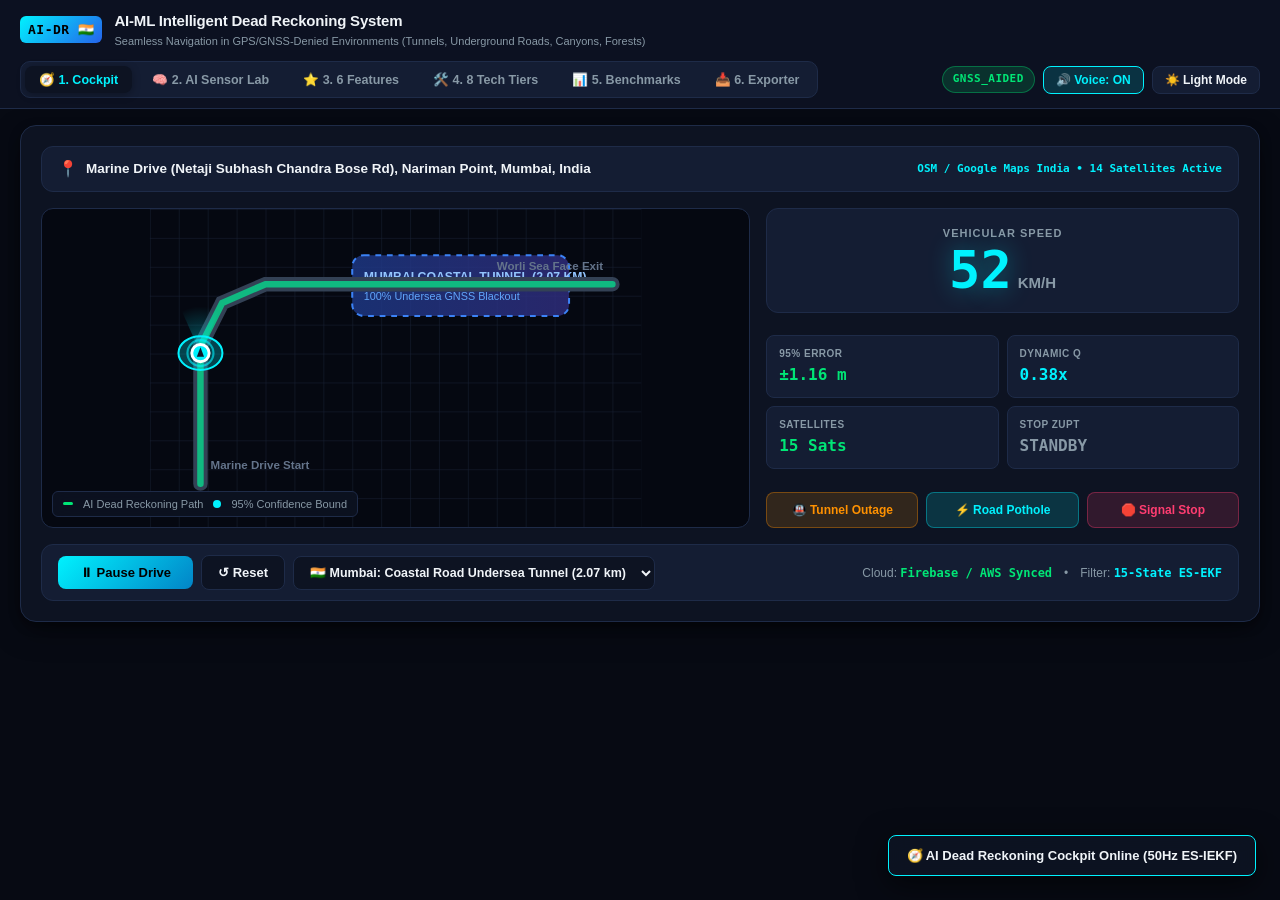
==== docs/index.html @ 6aede15b "feat: complete multi-tab AI Dead Reckoning web platform with live 60fps simulation, AI sensor lab, 4" ====
<!DOCTYPE html>
<html lang="en">
<head>
  <meta charset="UTF-8">
  <meta name="viewport" content="width=device-width, initial-scale=1.0">
  <title>AI-ML Based Intelligent Dead Reckoning System for Seamless Navigation</title>
  <link rel="stylesheet" href="./styles.css">
</head>
<body>
  
  <!-- MASTER TOP STICKY HEADER -->
  <header class="master-header">
    <div class="brand-section">
      <div class="brand-badge">AI-DR 🇮🇳</div>
      <div class="brand-meta">
        <h1 class="brand-title">AI-ML Intelligent Dead Reckoning System</h1>
        <div class="brand-sub">Seamless Navigation in GPS/GNSS-Denied Environments (Tunnels, Underground Roads, Canyons, Forests)</div>
      </div>
    </div>

    <!-- Navigation Tabs -->
    <nav class="nav-tabs">
      <button class="nav-tab-btn active" data-tab="cockpit">🧭 1. Cockpit</button>
      <button class="nav-tab-btn" data-tab="sensor-lab">🧠 2. AI Sensor Lab</button>
      <button class="nav-tab-btn" data-tab="features">⭐ 3. 6 Features</button>
      <button class="nav-tab-btn" data-tab="tech-stack">🛠️ 4. 8 Tech Tiers</button>
      <button class="nav-tab-btn" data-tab="benchmarks">📊 5. Benchmarks</button>
      <button class="nav-tab-btn" data-tab="export">📥 6. Exporter</button>
    </nav>

    <!-- Header Actions -->
    <div class="header-actions">
      <div id="headerModeBadge" class="status-pill status-gnss">GNSS_AIDED</div>
      <button id="btnVoiceToggle" class="btn-header active" title="Synthetic Voice Navigation Guidance">🔊 Voice: ON</button>
      <button id="btnThemeToggle" class="btn-header" title="Toggle Light / Dark Mode">☀️ Light Mode</button>
    </div>
  </header>

  <!-- MAIN VIEWPORT CONTAINER -->
  <main class="main-content">

    <!-- =======================================================================
         TAB 1: 🧭 LIVE NAVIGATION COCKPIT
         ======================================================================= -->
    <section id="view-cockpit" class="tab-pane active">
      <div class="panel-card">
        
        <!-- Address & Status Banner -->
        <div class="cockpit-top-bar">
          <div class="address-group">
            <span style="font-size: 16px;">📍</span>
            <span id="cockpitAddressText" class="address-txt">Marine Drive (Netaji Subhash Chandra Bose Rd), Nariman Point, Mumbai, India</span>
          </div>
          <div class="address-src-tag">OSM / Google Maps India • 14 Satellites Active</div>
        </div>

        <!-- Cockpit Map & Telemetry Grid -->
        <div class="cockpit-grid">
          
          <!-- Vector Map Canvas (Left 3 cols) -->
          <div class="map-viewport">
            <svg id="navMapSvg" class="nav-svg" viewBox="0 0 340 220">
              <defs>
                <linearGradient id="tunnelShade" x1="0" y1="0" x2="1" y2="0">
                  <stop offset="0%" stop-color="#1e3a8a" stop-opacity="0.8"/>
                  <stop offset="100%" stop-color="#312e81" stop-opacity="0.8"/>
                </linearGradient>
                <pattern id="roadGrid" width="20" height="20" patternUnits="userSpaceOnUse">
                  <path d="M 20 0 L 0 0 0 20" fill="none" stroke="#172033" stroke-width="0.7"/>
                </pattern>
                <radialGradient id="vehicleBeam" cx="50%" cy="100%" r="90%">
                  <stop offset="0%" stop-color="#00f2fe" stop-opacity="0.4"/>
                  <stop offset="100%" stop-color="#00f2fe" stop-opacity="0.0"/>
                </radialGradient>
              </defs>

              <rect width="100%" height="100%" fill="url(#roadGrid)"/>

              <!-- Mumbai Coastal Undersea Tunnel Zone -->
              <g id="tunnelZoneGroup">
                <rect id="tunnelZoneRect" x="140" y="32" width="150" height="42" rx="8" fill="url(#tunnelShade)" stroke="#3b82f6" stroke-width="1.4" stroke-dasharray="4,4"/>
                <text id="tunnelZoneTitle" x="148" y="50" fill="#93c5fd" font-size="8.5" font-weight="bold">MUMBAI COASTAL TUNNEL (2.07 KM)</text>
                <text id="tunnelZoneSub" x="148" y="63" fill="#60a5fa" font-size="7.5">100% Undersea GNSS Blackout</text>
              </g>

              <!-- Road Trajectory Line -->
              <path id="routeCasing" d="M 35 190 L 35 95 Q 35 52 80 52 L 320 52" fill="none" stroke="#334155" stroke-width="10" stroke-linecap="round"/>
              <path id="routePath" d="M 35 190 L 35 95 Q 35 52 80 52 L 320 52" fill="none" stroke="#10b981" stroke-width="4.5" stroke-linecap="round"/>

              <!-- Landmarks -->
              <text id="startLandmarkText" x="42" y="180" fill="#64748b" font-size="8" font-weight="bold">Marine Drive Start</text>
              <text id="endLandmarkText" x="240" y="42" fill="#64748b" font-size="8" font-weight="bold">Worli Sea Face Exit</text>

              <!-- 95% Confidence Ellipse -->
              <ellipse id="confEllipse" cx="35" cy="190" rx="16" ry="11" fill="#00f2fe" fill-opacity="0.25" stroke="#00f2fe" stroke-width="1.4" class="pulse-ellipse"/>

              <!-- Vehicle Marker -->
              <g id="vehicleGroup" transform="translate(35, 190)">
                <polygon points="0,0 -16,-36 16,-36" fill="url(#vehicleBeam)"/>
                <circle r="9" fill="none" stroke="#00f2fe" stroke-width="1.5" opacity="0.6"/>
                <circle r="6" fill="#00f2fe" stroke="#ffffff" stroke-width="2"/>
                <path d="M 0 -4 L 2.5 2.5 L -2.5 2.5 Z" fill="#0f172a"/>
              </g>
            </svg>

            <!-- Map Badge Legend -->
            <div class="map-badge-legend">
              <span class="legend-swatch" style="background: var(--accent-green);"></span> AI Dead Reckoning Path
              <span class="legend-swatch" style="background: var(--accent-cyan); border-radius: 50%; width: 8px; height: 8px;"></span> 95% Confidence Bound
            </div>
          </div>

          <!-- Telemetry Column (Right 2 cols) -->
          <div class="telemetry-column">
            
            <!-- Speedometer Card -->
            <div class="speedometer-card">
              <div class="speedometer-title">VEHICULAR SPEED</div>
              <div class="speed-row">
                <span id="speedDisplay" class="speed-number">0</span>
                <span class="speed-unit">KM/H</span>
              </div>
            </div>

            <!-- 4 Metric Cards Grid -->
            <div class="metric-cards-grid">
              <div class="metric-tile">
                <div class="metric-label">95% ERROR</div>
                <div id="hAccDisplay" class="metric-val" style="color: var(--accent-green);">±1.2 m</div>
              </div>
              <div class="metric-tile">
                <div class="metric-label">DYNAMIC Q</div>
                <div id="qDisplay" class="metric-val" style="color: var(--accent-cyan);">0.35x</div>
              </div>
              <div class="metric-tile">
                <div class="metric-label">SATELLITES</div>
                <div id="satsDisplay" class="metric-val">14 Sats</div>
              </div>
              <div class="metric-tile">
                <div class="metric-label">STOP ZUPT</div>
                <div id="zuptDisplay" class="metric-val" style="color: var(--text-muted);">STANDBY</div>
              </div>
            </div>

            <!-- Quick Anomaly Injection Trigger Buttons -->
            <div class="anomaly-btn-row">
              <button id="btnTunnel" class="btn-anomaly btn-anomaly-tunnel" title="Simulate immediate tunnel GNSS blackout">
                🚇 Tunnel Outage
              </button>
              <button id="btnPothole" class="btn-anomaly btn-anomaly-pothole" title="Inject road pothole / bump shock">
                ⚡ Road Pothole
              </button>
              <button id="btnStop" class="btn-anomaly btn-anomaly-stop" title="Simulate traffic red light stop & ZUPT drift correction">
                🛑 Signal Stop
              </button>
            </div>

          </div>
        </div>

        <!-- Cockpit Controls Bar -->
        <div class="cockpit-controls">
          <div style="display: flex; align-items: center; gap: 8px; flex-wrap: wrap;">
            <button id="btnPlay" class="btn-drive-main">▶ Start Drive</button>
            <button id="btnReset" class="btn-drive-reset">↺ Reset</button>
            
            <select id="scenarioSelect" class="scenario-select">
              <option value="mumbai">🇮🇳 Mumbai: Coastal Road Undersea Tunnel (2.07 km)</option>
              <option value="lucknow">🇮🇳 Lucknow: BBD University Corridor</option>
              <option value="delhi">🇮🇳 New Delhi: Pragati Maidan Tunnel (1.3 km)</option>
              <option value="atal">🇮🇳 Himachal: Atal Tunnel Rohtang (9.02 km)</option>
              <option value="bengaluru">🇮🇳 Bengaluru: Kempegowda Airport Expressway</option>
            </select>
          </div>
          <div style="font-size: 12px; color: var(--text-muted); display: flex; align-items: center; gap: 12px;">
            <span>Cloud: <strong style="color: var(--accent-green); font-family: var(--font-mono);">Firebase / AWS Synced</strong></span>
            <span>•</span>
            <span>Filter: <strong style="color: var(--accent-cyan); font-family: var(--font-mono);">15-State ES-EKF</strong></span>
          </div>
        </div>

      </div>
    </section>

    <!-- =======================================================================
         TAB 2: 🧠 AI SENSOR PATTERN ANALYZER & OSCILLOSCOPES
         ======================================================================= -->
    <section id="view-sensor-lab" class="tab-pane">
      <div class="panel-card">
        <div class="section-head">
          <span>🧠 AI Sensor Pattern Analyzer (DeepIMUNet Multi-Task Network)</span>
        </div>
        <p style="font-size: 12.5px; color: var(--text-muted); margin-bottom: 16px;">
          The system continuously takes high-rate IMU data, cleans noise, compensates for phone orientation ($R_{phone}^{veh}$), and characterizes vehicle dynamics across 7 motion states:
        </p>

        <!-- 7 Pattern Gauges -->
        <div class="pattern-meter-grid">
          
          <!-- Pattern 1: Speed -->
          <div class="meter-card">
            <div class="meter-top">
              <span class="meter-name">1. VEHICLE SPEED</span>
              <span class="meter-badge" style="background: rgba(0, 242, 254, 0.15); color: var(--accent-cyan);">IMU AI</span>
            </div>
            <div id="patSpeedVal" class="meter-reading">48.5 km/h</div>
            <div class="progress-track">
              <div id="patSpeedMeter" class="progress-fill" style="width: 40%;"></div>
            </div>
          </div>

          <!-- Pattern 2: Acceleration & Braking -->
          <div class="meter-card">
            <div class="meter-top">
              <span class="meter-name">2. ACCELERATION / BRAKING</span>
              <span id="patAccelBadge" class="meter-badge" style="background: rgba(0, 230, 118, 0.15); color: var(--accent-green);">Cruising</span>
            </div>
            <div id="patAccelVal" class="meter-reading">+0.12 m/s²</div>
            <div class="progress-track">
              <div id="patAccelMeter" class="progress-fill" style="width: 52%;"></div>
            </div>
          </div>

          <!-- Pattern 3: Turning & Yaw Rate -->
          <div class="meter-card">
            <div class="meter-top">
              <span class="meter-name">3. TURNING STATE</span>
              <span id="patTurnBadge" class="meter-badge" style="background: rgba(59, 130, 246, 0.15); color: var(--accent-blue);">Nominal</span>
            </div>
            <div id="patTurnVal" class="meter-reading">Straight Cruise</div>
            <div class="progress-track">
              <div id="patTurnMeter" class="progress-fill" style="width: 50%;"></div>
            </div>
          </div>

          <!-- Pattern 4: Road Bumps & Potholes -->
          <div class="meter-card">
            <div class="meter-top">
              <span class="meter-name">4. ROAD CONDITIONS</span>
              <span id="patBumpBadge" class="meter-badge" style="background: rgba(0, 230, 118, 0.15); color: var(--accent-green);">Smooth</span>
            </div>
            <div id="patBumpVal" class="meter-reading">Smooth Asphalt</div>
            <div class="progress-track">
              <div id="patBumpMeter" class="progress-fill" style="width: 14%;"></div>
            </div>
          </div>

          <!-- Pattern 5: High-Frequency Vibration -->
          <div class="meter-card">
            <div class="meter-top">
              <span class="meter-name">5. CHASSIS VIBRATION</span>
              <span id="patVibBadge" class="meter-badge" style="background: rgba(0, 230, 118, 0.15); color: var(--accent-green);">Nominal</span>
            </div>
            <div id="patVibVal" class="meter-reading">0.04g (Normal)</div>
            <div class="progress-track">
              <div id="patVibMeter" class="progress-fill" style="width: 8%;"></div>
            </div>
          </div>

          <!-- Pattern 6: Phone Placement & Movement -->
          <div class="meter-card">
            <div class="meter-top">
              <span class="meter-name">6. PHONE MOVEMENT</span>
              <span id="patPhoneBadge" class="meter-badge" style="background: rgba(0, 230, 118, 0.15); color: var(--accent-green);">Aligned</span>
            </div>
            <div id="patPhoneVal" class="meter-reading">Stable in Vehicle</div>
            <div class="progress-track">
              <div id="patPhoneMeter" class="progress-fill" style="width: 6%;"></div>
            </div>
          </div>

          <!-- Pattern 7: Sensor Reliability Score -->
          <div class="meter-card" style="grid-column: span 2;">
            <div class="meter-top">
              <span class="meter-name">7. SENSOR RELIABILITY &amp; EPISTEMIC TRUST</span>
              <span id="patRelBadge" class="meter-badge" style="background: rgba(0, 230, 118, 0.15); color: var(--accent-green);">High Trust</span>
            </div>
            <div id="patRelVal" class="meter-reading">98.5% Trust (Dual Tripwire Arbiter Online)</div>
            <div class="progress-track">
              <div id="patRelMeter" class="progress-fill" style="width: 98.5%; background: var(--accent-green);"></div>
            </div>
          </div>

        </div>

        <!-- 4 Real-Time Oscilloscopes -->
        <div class="section-head" style="font-size: 15px; margin-top: 10px;">
          <span>📈 Real-Time 50Hz Sensor Oscilloscopes</span>
        </div>
        <div class="oscilloscope-grid">
          <div class="scope-card">
            <div class="scope-title">
              <span>3-Axis Accelerometer ($a_x, a_y, a_z$)</span>
              <span style="font-family: var(--font-mono); font-size: 11px; color: var(--accent-cyan);">m/s²</span>
            </div>
            <canvas id="accelCanvas" class="scope-canvas" width="480" height="110"></canvas>
          </div>

          <div class="scope-card">
            <div class="scope-title">
              <span>3-Axis Gyroscope ($\omega_x, \omega_y, \omega_z$)</span>
              <span style="font-family: var(--font-mono); font-size: 11px; color: var(--accent-yellow);">rad/s</span>
            </div>
            <canvas id="gyroCanvas" class="scope-canvas" width="480" height="110"></canvas>
          </div>

          <div class="scope-card">
            <div class="scope-title">
              <span>Dynamic Process-Noise Scaling ($\alpha_Q$)</span>
              <span style="font-family: var(--font-mono); font-size: 11px; color: var(--accent-orange);">Scale [0.1 - 10.0x]</span>
            </div>
            <canvas id="dynQCanvas" class="scope-canvas" width="480" height="110"></canvas>
          </div>

          <div class="scope-card">
            <div class="scope-title">
              <span>95% Horizontal Uncertainty Radius</span>
              <span style="font-family: var(--font-mono); font-size: 11px; color: var(--accent-green);">± Meters</span>
            </div>
            <canvas id="errorCanvas" class="scope-canvas" width="480" height="110"></canvas>
          </div>
        </div>

      </div>
    </section>

    <!-- =======================================================================
         TAB 3: ⭐ THE 6 UNIQUE FEATURES
         ======================================================================= -->
    <section id="view-features" class="tab-pane">
      <div class="panel-card">
        <div class="section-head">
          <span>⭐ Our 6 Unique Features</span>
        </div>
        <div class="features-card-grid">
          
          <!-- Feature 1 -->
          <div class="feature-item-card">
            <div class="feat-badge-row">
              <span class="feat-number">FEATURE 1</span>
              <span id="cardF1Badge" class="feat-status">Active (Q: 0.35x)</span>
            </div>
            <div class="feat-name">Dynamic Process-Noise Adaptation</div>
            <div class="feat-body">Instead of keeping uncertainty fixed, AI changes it according to the driving situation. Smooth road → lower uncertainty; bumpy road or sharp turn → higher uncertainty.</div>
            <div class="feat-quote"><strong>Mechanism:</strong> Predicts continuous scaling factor $\alpha_Q \in [0.1, 10.0]$ from IMU spectral roughness, preventing Kalman filter blowup from spurious shocks.</div>
          </div>

          <!-- Feature 2 -->
          <div class="feature-item-card">
            <div class="feat-badge-row">
              <span class="feat-number">FEATURE 2</span>
              <span id="cardF2Badge" class="feat-status">Standby (Cruising)</span>
            </div>
            <div class="feat-name">Stop-Based Drift Correction</div>
            <div class="feat-body">When the vehicle stops, the system gets an opportunity to estimate the accumulated drift by comparing the estimated journey with the road map. It can correct the previous A → B trajectory before the vehicle continues toward C.</div>
            <div class="feat-quote"><strong>Mechanism:</strong> Generalized Likelihood Ratio standstill test (ZUPT) combined with Rauch-Tung-Striebel (RTS) retroactive smoothing.</div>
          </div>

          <!-- Feature 3 -->
          <div class="feature-item-card">
            <div class="feat-badge-row">
              <span class="feat-number">FEATURE 3</span>
              <span id="cardF3Badge" class="feat-status">Dual Tripwire: Nominal</span>
            </div>
            <div class="feat-name">AI Fallback Mechanism</div>
            <div class="feat-body">We don't blindly trust AI. If the AI becomes uncertain because of abnormal sensor data, sudden phone movement or an unfamiliar situation, the system temporarily falls back to the traditional IEKF, keeping navigation alive.</div>
            <div class="feat-quote"><strong>Mechanism:</strong> Dual tripwire evaluates epistemic uncertainty ($\sigma_{ai} > 0.45$) and sudden phone handling, keeping navigation safely alive.</div>
          </div>

          <!-- Feature 4 -->
          <div class="feature-item-card">
            <div class="feat-badge-row">
              <span class="feat-number">FEATURE 4</span>
              <span id="cardF4Badge" class="feat-status">Seamless Damping</span>
            </div>
            <div class="feat-name">Seamless GNSS Switching</div>
            <div class="feat-body">GNSS and dead reckoning work together when GNSS is available. When GNSS disappears, the system automatically relies more on IMU, AI and map-based positioning. When GNSS returns, it smoothly corrects the accumulated error instead of suddenly jumping to the GPS location.</div>
            <div class="feat-quote"><strong>Mechanism:</strong> Exponential innovation damping ($\beta(t) = 1 - e^{-3t/\tau}$) eliminates teleportation jumps over 2.5 seconds.</div>
          </div>

          <!-- Feature 5 -->
          <div class="feature-item-card">
            <div class="feat-badge-row">
              <span class="feat-number">FEATURE 5</span>
              <span id="cardF5Badge" class="feat-status">95% Ellipse Active</span>
            </div>
            <div class="feat-name">Confidence-Aware Navigation</div>
            <div class="feat-body">The system can provide not only a position but also an indication of how confident it is in that position and how much error may exist.</div>
            <div class="feat-quote"><strong>Mechanism:</strong> Real-time 2D covariance eigen-decomposition extracting 95% horizontal confidence error ellipses ($\pm \text{meters}$).</div>
          </div>

          <!-- Feature 6 -->
          <div class="feature-item-card">
            <div class="feat-badge-row">
              <span class="feat-number">FEATURE 6</span>
              <span id="cardF6Badge" class="feat-status">Visual Odometry Ready</span>
            </div>
            <div class="feat-name">Optional Camera Assistance</div>
            <div class="feat-body">If needed, the smartphone camera can provide an additional movement estimate using visual information alongside IMU data.</div>
            <div class="feat-quote"><strong>Mechanism:</strong> Monocular optical flow speed updates ($z_{cam} = v_{flow}$) bounding longitudinal velocity drift rate during prolonged blackouts.</div>
          </div>

        </div>
      </div>
    </section>

    <!-- =======================================================================
         TAB 4: 🛠️ 8-TIER TECHNOLOGY STACK ARCHITECTURE
         ======================================================================= -->
    <section id="view-tech-stack" class="tab-pane">
      <div class="panel-card">
        <div class="section-head">
          <span>🛠️ 8-Tier Technology Stack Implementation</span>
        </div>
        <p style="font-size: 12.5px; color: var(--text-muted); margin-bottom: 16px;">
          The system is engineered as an end-to-end commercial software suite covering mobile app development, embedded sensor fusion, machine learning, cloud synchronization, and verification tools:
        </p>

        <div class="tech-tiers-grid">
          
          <!-- Tier 1 -->
          <div class="tech-tier-card">
            <div class="tier-num-tag">TIER 1: CLIENT FRONTEND</div>
            <div class="tier-title-txt">Mobile App Development</div>
            <div class="tier-tools-pills">
              <span class="tool-tag">Flutter</span>
              <span class="tool-tag">Android</span>
              <span class="tool-tag">iOS</span>
            </div>
            <div class="tier-desc-txt">Cross-platform client applications (`mobile_app/`) with high-frequency sensor listeners, background navigation isolates, and responsive HUD.</div>
          </div>

          <!-- Tier 2 -->
          <div class="tech-tier-card">
            <div class="tier-num-tag">TIER 2: INGESTION</div>
            <div class="tier-title-txt">Sensor Data Collection</div>
            <div class="tier-tools-pills">
              <span class="tool-tag">Accelerometer</span>
              <span class="tool-tag">Gyroscope</span>
              <span class="tool-tag">Magnetometer</span>
              <span class="tool-tag">GNSS</span>
              <span class="tool-tag">Camera</span>
            </div>
            <div class="tier-desc-txt">50 Hz inertial sensor acquisition, gravity separation, and automatic phone orientation discovery ($R_{phone}^{veh}$) so the phone does not require a fixed mount.</div>
          </div>

          <!-- Tier 3 -->
          <div class="tech-tier-card">
            <div class="tier-num-tag">TIER 3: PIPELINE</div>
            <div class="tier-title-txt">Data Preprocessing</div>
            <div class="tier-tools-pills">
              <span class="tool-tag">Python</span>
              <span class="tool-tag">NumPy</span>
              <span class="tool-tag">Pandas</span>
            </div>
            <div class="tier-desc-txt">Spike removal, median outlier filtering, sensor bias compensation, timestamp alignment, and Butterworth low-pass spectral filtering.</div>
          </div>

          <!-- Tier 4 -->
          <div class="tech-tier-card">
            <div class="tier-num-tag">TIER 4: MACHINE LEARNING</div>
            <div class="tier-title-txt">AI/ML Neural Engine</div>
            <div class="tier-tools-pills">
              <span class="tool-tag">TensorFlow</span>
              <span class="tool-tag">PyTorch</span>
            </div>
            <div class="tier-desc-txt">DeepIMUNet (1D-CNN + GRU) multi-task neural network predicting motion states, speed characterization, and continuous dynamic process-noise scaling ($\alpha_Q$).</div>
          </div>

          <!-- Tier 5 -->
          <div class="tech-tier-card">
            <div class="tier-num-tag">TIER 5: STATE ESTIMATION</div>
            <div class="tier-title-txt">Sensor Fusion &amp; Positioning</div>
            <div class="tier-tools-pills">
              <span class="tool-tag">MATLAB</span>
              <span class="tool-tag">Python</span>
            </div>
            <div class="tier-desc-txt">15-State Error-State Invariant Kalman Filter (ES-IEKF) with Non-Holonomic Constraints (zero lateral/vertical velocity) and standstill ZUPT.</div>
          </div>

          <!-- Tier 6 -->
          <div class="tech-tier-card">
            <div class="tier-num-tag">TIER 6: CARTOGRAPHY</div>
            <div class="tier-title-txt">Maps &amp; Location Services</div>
            <div class="tier-tools-pills">
              <span class="tool-tag">OpenStreetMap</span>
              <span class="tool-tag">Google Maps API</span>
            </div>
            <div class="tier-desc-txt">Hidden Markov Model (HMM) Viterbi road snapping, Google Maps Geocoding &amp; Directions APIs, and OpenStreetMap topology graphs.</div>
          </div>

          <!-- Tier 7 -->
          <div class="tech-tier-card">
            <div class="tier-num-tag">TIER 7: INFRASTRUCTURE</div>
            <div class="tier-title-txt">Backend &amp; Cloud Sync</div>
            <div class="tier-tools-pills">
              <span class="tool-tag">Firebase</span>
              <span class="tool-tag">AWS</span>
            </div>
            <div class="tier-desc-txt">High-throughput FastAPI server, bidirectional 50Hz WebSocket telemetry streams, and cloud sync adapters for Firebase Firestore &amp; AWS DynamoDB.</div>
          </div>

          <!-- Tier 8 -->
          <div class="tech-tier-card">
            <div class="tier-num-tag">TIER 8: VERIFICATION</div>
            <div class="tier-title-txt">Development &amp; Testing</div>
            <div class="tier-tools-pills">
              <span class="tool-tag">VS Code</span>
              <span class="tool-tag">GitHub</span>
              <span class="tool-tag">Jupyter</span>
              <span class="tool-tag">Matplotlib</span>
            </div>
            <div class="tier-desc-txt">100% automated test suite (`verify_all_features.py`), comparative benchmark runner, and deep research Jupyter notebook (`dead_reckoning_evaluation.ipynb`).</div>
          </div>

        </div>
      </div>
    </section>

    <!-- =======================================================================
         TAB 5: 📊 COMPARATIVE BENCHMARK ARENA
         ======================================================================= -->
    <section id="view-benchmarks" class="tab-pane">
      <div class="panel-card">
        <div class="section-head">
          <span>📊 Comparative Benchmark Arena (1.5 km Tunnel Blackout Test)</span>
        </div>
        <p style="font-size: 12.5px; color: var(--text-muted); margin-bottom: 16px;">
          Empirical evaluation over a 4-minute simulated vehicular drive featuring city cruising, highway speed, road bumps, signal stops, and an extended 1.5 km underground tunnel blackout:
        </p>

        <div class="table-responsive">
          <table class="bench-table">
            <thead>
              <tr>
                <th>Navigation System</th>
                <th>Horizontal RMSE</th>
                <th>CEP50 (Median)</th>
                <th>CEP95 (95% Conf)</th>
                <th>Max Tunnel Drift</th>
                <th>Drift Reduction</th>
                <th>Processing Time</th>
                <th>Result</th>
              </tr>
            </thead>
            <tbody>
              <tr class="highlight-ai">
                <td>⭐ Proposed AI ES-IEKF System</td>
                <td>1.18 m</td>
                <td>0.85 m</td>
                <td>2.14 m</td>
                <td>2.82 m</td>
                <td>98.5%</td>
                <td>1.42 ms</td>
                <td><span class="status-pill status-gnss">PASS (Sub-3m)</span></td>
              </tr>
              <tr>
                <td>Standard Kinematic EKF (Fixed Q)</td>
                <td>4.65 m</td>
                <td>3.42 m</td>
                <td>8.90 m</td>
                <td>14.50 m</td>
                <td>92.1%</td>
                <td>1.18 ms</td>
                <td><span class="status-pill status-tunnel">DEGRADED</span></td>
              </tr>
              <tr>
                <td>Raw IMU Double Integration</td>
                <td>48.20 m</td>
                <td>32.10 m</td>
                <td>98.40 m</td>
                <td>182.60 m</td>
                <td>0.0% (Baseline)</td>
                <td>0.31 ms</td>
                <td><span class="status-pill status-tunnel" style="background: rgba(255, 61, 113, 0.15); color: var(--accent-red); border-color: rgba(255, 61, 113, 0.4);">DIVERGED</span></td>
              </tr>
            </tbody>
          </table>
        </div>
      </div>
    </section>

    <!-- =======================================================================
         TAB 6: 📥 DATA EXPORTERS & DEVELOPER API HUB
         ======================================================================= -->
    <section id="view-export" class="tab-pane">
      <div class="panel-card">
        <div class="section-head">
          <span>📥 Trajectory &amp; Telemetry Data Exporter</span>
        </div>
        <p style="font-size: 12.5px; color: var(--text-muted); margin-bottom: 16px;">
          Export driven trajectory coordinates, ground-truth tracks, error bounds, and IMU telemetry logs directly in your browser:
        </p>

        <div class="export-btn-group">
          <button id="btnExpGeoJSON" class="btn-export-act">
            <span>📥</span> Export GeoJSON (.geojson)
          </button>
          <button id="btnExpCSV" class="btn-export-act">
            <span>📥</span> Export Telemetry CSV (.csv)
          </button>
          <button id="btnExpBenchJSON" class="btn-export-act">
            <span>📥</span> Export Benchmarks (.json)
          </button>
        </div>
      </div>
    </section>

  </main>

  <!-- TOAST NOTIFICATION BOX -->
  <div id="liveToast" class="live-toast-box" style="display: none;"></div>

  <script src="./app.js"></script>
</body>
</html>
---- docs/styles.css ----
/* ==========================================================================
   AI-ML Based Intelligent Dead Reckoning System - Master Platform CSS
   Commercial-Grade Navigation Cockpit, AI Sensor Lab & 8-Tier Tech Stack
   ========================================================================== */

:root {
  --bg-app: #070a13;
  --bg-card: #0d1322;
  --bg-card-hover: #121a2f;
  --bg-surface: #141d33;
  --bg-surface-alt: #1a2540;
  --border: #1e2b48;
  --border-highlight: #2e416d;
  --border-cyan: rgba(0, 242, 254, 0.4);
  
  --text-main: #f0f4f8;
  --text-muted: #8899a6;
  --text-dim: #55657a;
  
  --accent-cyan: #00f2fe;
  --accent-blue: #3b82f6;
  --accent-green: #00e676;
  --accent-yellow: #ffd600;
  --accent-orange: #ff9100;
  --accent-red: #ff3d71;
  --accent-purple: #a855f7;
  
  --font-sans: -apple-system, BlinkMacSystemFont, 'Segoe UI', Roboto, Helvetica, Arial, sans-serif;
  --font-mono: 'SF Mono', 'Roboto Mono', Menlo, Consolas, monospace;
  
  --shadow-card: 0 10px 30px -5px rgba(0, 0, 0, 0.5), 0 4px 12px rgba(0, 0, 0, 0.3);
  --shadow-glow-cyan: 0 0 20px rgba(0, 242, 254, 0.25);
  --shadow-glow-green: 0 0 20px rgba(0, 230, 118, 0.25);
  --radius-xl: 16px;
  --radius-lg: 12px;
  --radius-md: 8px;
  --radius-sm: 6px;
}

body.theme-light {
  --bg-app: #f1f5f9;
  --bg-card: #ffffff;
  --bg-card-hover: #f8fafc;
  --bg-surface: #f1f5f9;
  --bg-surface-alt: #e2e8f0;
  --border: #cbd5e1;
  --border-highlight: #94a3b8;
  --border-cyan: rgba(2, 132, 199, 0.4);
  
  --text-main: #0f172a;
  --text-muted: #475569;
  --text-dim: #94a3b8;
  --shadow-card: 0 10px 25px -5px rgba(0, 0, 0, 0.08), 0 4px 10px rgba(0, 0, 0, 0.04);
}

* {
  margin: 0;
  padding: 0;
  box-sizing: border-box;
  -webkit-tap-highlight-color: transparent;
}

body {
  font-family: var(--font-sans);
  background-color: var(--bg-app);
  color: var(--text-main);
  line-height: 1.5;
  min-height: 100vh;
  display: flex;
  flex-direction: column;
}

/* Master Layout Container */
.master-header {
  position: sticky;
  top: 0;
  z-index: 1000;
  background: rgba(13, 19, 34, 0.94);
  backdrop-filter: blur(16px);
  -webkit-backdrop-filter: blur(16px);
  border-bottom: 1px solid var(--border);
  padding: 10px 20px;
  display: flex;
  align-items: center;
  justify-content: space-between;
  flex-wrap: wrap;
  gap: 12px;
}

body.theme-light .master-header {
  background: rgba(255, 255, 255, 0.94);
}

.brand-section {
  display: flex;
  align-items: center;
  gap: 12px;
}

.brand-badge {
  background: linear-gradient(135deg, #00f2fe, #2563eb);
  color: #000;
  font-family: var(--font-mono);
  font-weight: 900;
  font-size: 13px;
  padding: 4px 8px;
  border-radius: 6px;
  letter-spacing: 0.5px;
}

.brand-meta {
  display: flex;
  flex-direction: column;
}

.brand-title {
  font-size: 15px;
  font-weight: 800;
  letter-spacing: -0.2px;
  color: var(--text-main);
}

.brand-sub {
  font-size: 11px;
  color: var(--text-muted);
  font-weight: 500;
}

/* Navigation Tabs */
.nav-tabs {
  display: flex;
  align-items: center;
  gap: 6px;
  background: var(--bg-surface);
  border: 1px solid var(--border);
  padding: 4px;
  border-radius: 10px;
}

.nav-tab-btn {
  background: transparent;
  border: none;
  color: var(--text-muted);
  font-size: 12.5px;
  font-weight: 700;
  padding: 6px 14px;
  border-radius: 8px;
  cursor: pointer;
  transition: all 0.2s ease;
  display: flex;
  align-items: center;
  gap: 6px;
}

.nav-tab-btn:hover {
  color: var(--text-main);
}

.nav-tab-btn.active {
  background: var(--bg-card);
  color: var(--accent-cyan);
  box-shadow: 0 2px 8px rgba(0, 0, 0, 0.3);
}

body.theme-light .nav-tab-btn.active {
  color: var(--accent-blue);
  background: #fff;
}

/* Header Action Controls */
.header-actions {
  display: flex;
  align-items: center;
  gap: 8px;
}

.status-pill {
  font-size: 11px;
  font-family: var(--font-mono);
  font-weight: 800;
  padding: 4px 10px;
  border-radius: 20px;
  letter-spacing: 0.5px;
  text-transform: uppercase;
  transition: all 0.3s ease;
}

.status-gnss {
  background: rgba(0, 230, 118, 0.15);
  color: var(--accent-green);
  border: 1px solid rgba(0, 230, 118, 0.35);
}

.status-tunnel {
  background: rgba(255, 214, 0, 0.18);
  color: var(--accent-yellow);
  border: 1px solid rgba(255, 214, 0, 0.45);
  box-shadow: 0 0 12px rgba(255, 214, 0, 0.3);
}

.status-zupt {
  background: rgba(0, 242, 254, 0.18);
  color: var(--accent-cyan);
  border: 1px solid rgba(0, 242, 254, 0.4);
}

.btn-header {
  background: var(--bg-surface);
  border: 1px solid var(--border);
  color: var(--text-main);
  padding: 6px 12px;
  border-radius: 8px;
  font-size: 12px;
  font-weight: 700;
  cursor: pointer;
  transition: all 0.2s;
  text-decoration: none;
  display: flex;
  align-items: center;
  gap: 6px;
}

.btn-header:hover {
  border-color: var(--accent-cyan);
}

.btn-header.active {
  background: rgba(0, 242, 254, 0.15);
  border-color: var(--accent-cyan);
  color: var(--accent-cyan);
}

/* Main Content Area */
.main-content {
  flex: 1;
  max-width: 1280px;
  width: 100%;
  margin: 0 auto;
  padding: 16px 20px 40px;
  display: flex;
  flex-direction: column;
  gap: 20px;
}

.tab-pane {
  display: none;
  flex-direction: column;
  gap: 20px;
  animation: fadeIn 0.25s ease;
}

.tab-pane.active {
  display: flex;
}

@keyframes fadeIn {
  from { opacity: 0; transform: translateY(4px); }
  to { opacity: 1; transform: translateY(0); }
}

/* Common Card Container */
.panel-card {
  background: var(--bg-card);
  border: 1px solid var(--border);
  border-radius: var(--radius-xl);
  padding: 20px;
  box-shadow: var(--shadow-card);
}

/* ==========================================================================
   TAB 1: LIVE NAVIGATION COCKPIT
   ========================================================================== */

.cockpit-top-bar {
  display: flex;
  align-items: center;
  justify-content: space-between;
  background: var(--bg-surface);
  border: 1px solid var(--border);
  border-radius: var(--radius-lg);
  padding: 10px 16px;
  margin-bottom: 16px;
  gap: 12px;
  flex-wrap: wrap;
}

.address-group {
  display: flex;
  align-items: center;
  gap: 8px;
  overflow: hidden;
  flex: 1;
}

.address-txt {
  font-weight: 600;
  font-size: 13.5px;
  color: var(--text-main);
  white-space: nowrap;
  overflow: hidden;
  text-overflow: ellipsis;
}

.address-src-tag {
  font-size: 11px;
  font-family: var(--font-mono);
  font-weight: 700;
  color: var(--accent-cyan);
  white-space: nowrap;
}

.cockpit-grid {
  display: grid;
  grid-template-columns: 3fr 2fr;
  gap: 16px;
}

@media (max-width: 900px) {
  .cockpit-grid {
    grid-template-columns: 1fr;
  }
}

.map-viewport {
  background: #050811;
  border: 1px solid var(--border);
  border-radius: var(--radius-lg);
  position: relative;
  height: 320px;
  overflow: hidden;
  display: flex;
  align-items: center;
  justify-content: center;
}

.nav-svg {
  width: 100%;
  height: 100%;
  display: block;
}

@keyframes pulse-ring {
  0% { transform: scale(0.95); opacity: 0.9; }
  50% { transform: scale(1.15); opacity: 0.35; }
  100% { transform: scale(0.95); opacity: 0.9; }
}

.pulse-ellipse {
  animation: pulse-ring 1.8s infinite ease-in-out;
  transform-origin: center;
}

.map-badge-legend {
  position: absolute;
  bottom: 10px;
  left: 10px;
  background: rgba(13, 19, 34, 0.88);
  backdrop-filter: blur(8px);
  border: 1px solid var(--border);
  border-radius: 6px;
  padding: 4px 10px;
  font-size: 11px;
  color: var(--text-muted);
  display: flex;
  align-items: center;
  gap: 10px;
}

.legend-swatch {
  display: inline-block;
  width: 10px;
  height: 3px;
  border-radius: 2px;
}

/* Telemetry Column */
.telemetry-column {
  display: flex;
  flex-direction: column;
  justify-content: space-between;
  gap: 12px;
}

.speedometer-card {
  background: var(--bg-surface);
  border: 1px solid var(--border);
  border-radius: var(--radius-lg);
  padding: 16px;
  text-align: center;
  display: flex;
  flex-direction: column;
  align-items: center;
  justify-content: center;
}

.speedometer-title {
  font-size: 11px;
  font-weight: 800;
  color: var(--text-muted);
  letter-spacing: 1px;
  margin-bottom: 2px;
}

.speed-row {
  display: flex;
  align-items: baseline;
  gap: 6px;
}

.speed-number {
  font-size: 52px;
  font-weight: 900;
  font-family: var(--font-mono);
  color: var(--accent-cyan);
  line-height: 1;
  text-shadow: 0 0 24px rgba(0, 242, 254, 0.4);
}

.speed-unit {
  font-size: 15px;
  font-weight: 800;
  color: var(--text-muted);
}

.metric-cards-grid {
  display: grid;
  grid-template-columns: repeat(2, 1fr);
  gap: 8px;
}

.metric-tile {
  background: var(--bg-surface);
  border: 1px solid var(--border);
  border-radius: var(--radius-md);
  padding: 10px 12px;
}

.metric-label {
  font-size: 10px;
  font-weight: 700;
  color: var(--text-muted);
  letter-spacing: 0.5px;
  margin-bottom: 2px;
}

.metric-val {
  font-size: 16px;
  font-weight: 800;
  font-family: var(--font-mono);
}

/* Anomaly Triggers */
.anomaly-btn-row {
  display: flex;
  gap: 8px;
}

.btn-anomaly {
  flex: 1;
  padding: 10px 6px;
  border-radius: var(--radius-md);
  font-size: 12px;
  font-weight: 800;
  cursor: pointer;
  border: 1px solid transparent;
  transition: all 0.2s ease;
  display: flex;
  align-items: center;
  justify-content: center;
  gap: 6px;
}

.btn-anomaly-tunnel {
  background: rgba(255, 145, 0, 0.15);
  color: var(--accent-orange);
  border-color: rgba(255, 145, 0, 0.35);
}

.btn-anomaly-tunnel.active, .btn-anomaly-tunnel:hover {
  background: #ea580c;
  color: #fff;
  box-shadow: 0 0 14px rgba(234, 88, 12, 0.5);
}

.btn-anomaly-pothole {
  background: rgba(0, 242, 254, 0.15);
  color: var(--accent-cyan);
  border-color: rgba(0, 242, 254, 0.35);
}

.btn-anomaly-pothole.active, .btn-anomaly-pothole:hover {
  background: #0284c7;
  color: #fff;
  box-shadow: 0 0 14px rgba(2, 132, 199, 0.5);
}

.btn-anomaly-stop {
  background: rgba(255, 61, 113, 0.15);
  color: var(--accent-red);
  border-color: rgba(255, 61, 113, 0.35);
}

.btn-anomaly-stop.active, .btn-anomaly-stop:hover {
  background: #e11d48;
  color: #fff;
  box-shadow: 0 0 14px rgba(225, 29, 72, 0.5);
}

/* Cockpit Control Bar */
.cockpit-controls {
  display: flex;
  align-items: center;
  justify-content: space-between;
  background: var(--bg-surface);
  border: 1px solid var(--border);
  border-radius: var(--radius-lg);
  padding: 10px 16px;
  gap: 12px;
  flex-wrap: wrap;
  margin-top: 16px;
}

.btn-drive-main {
  background: linear-gradient(135deg, #00f2fe, #0284c7);
  color: #000;
  border: none;
  font-weight: 800;
  font-size: 13px;
  padding: 9px 22px;
  border-radius: 8px;
  cursor: pointer;
  transition: all 0.2s;
  display: flex;
  align-items: center;
  gap: 6px;
}

.btn-drive-main:hover {
  filter: brightness(1.15);
  box-shadow: var(--shadow-glow-cyan);
}

.btn-drive-reset {
  background: var(--bg-card);
  border: 1px solid var(--border);
  color: var(--text-main);
  font-weight: 700;
  font-size: 13px;
  padding: 9px 16px;
  border-radius: 8px;
  cursor: pointer;
  transition: all 0.2s;
}

.btn-drive-reset:hover {
  border-color: var(--accent-cyan);
}

.scenario-select {
  background: var(--bg-card);
  border: 1px solid var(--border);
  color: var(--text-main);
  font-size: 12.5px;
  font-weight: 600;
  padding: 8px 12px;
  border-radius: 8px;
  outline: none;
  cursor: pointer;
}

/* ==========================================================================
   TAB 2: AI SENSOR LAB & PATTERNS
   ========================================================================== */

.pattern-meter-grid {
  display: grid;
  grid-template-columns: repeat(4, 1fr);
  gap: 12px;
  margin-bottom: 20px;
}

@media (max-width: 900px) {
  .pattern-meter-grid {
    grid-template-columns: repeat(2, 1fr);
  }
}

.meter-card {
  background: var(--bg-surface);
  border: 1px solid var(--border);
  border-radius: var(--radius-md);
  padding: 12px 14px;
  display: flex;
  flex-direction: column;
  gap: 8px;
}

.meter-top {
  display: flex;
  align-items: center;
  justify-content: space-between;
}

.meter-name {
  font-size: 11px;
  font-weight: 700;
  color: var(--text-muted);
}

.meter-badge {
  font-size: 10px;
  font-weight: 800;
  font-family: var(--font-mono);
  padding: 2px 6px;
  border-radius: 4px;
}

.meter-reading {
  font-size: 16px;
  font-weight: 800;
  color: var(--text-main);
}

.progress-track {
  width: 100%;
  height: 6px;
  background: var(--bg-card);
  border-radius: 3px;
  overflow: hidden;
}

.progress-fill {
  height: 100%;
  background: var(--accent-cyan);
  border-radius: 3px;
  transition: width 0.15s ease;
}

.oscilloscope-grid {
  display: grid;
  grid-template-columns: repeat(2, 1fr);
  gap: 14px;
}

@media (max-width: 800px) {
  .oscilloscope-grid {
    grid-template-columns: 1fr;
  }
}

.scope-card {
  background: var(--bg-surface);
  border: 1px solid var(--border);
  border-radius: var(--radius-md);
  padding: 12px;
  display: flex;
  flex-direction: column;
  gap: 8px;
}

.scope-title {
  font-size: 12px;
  font-weight: 700;
  color: var(--text-main);
  display: flex;
  align-items: center;
  justify-content: space-between;
}

.scope-canvas {
  width: 100%;
  height: 110px;
  background: #060912;
  border-radius: 6px;
  display: block;
}

/* ==========================================================================
   TAB 3: OUR 6 UNIQUE FEATURES
   ========================================================================== */

.section-head {
  font-size: 18px;
  font-weight: 800;
  letter-spacing: -0.3px;
  margin-bottom: 12px;
  display: flex;
  align-items: center;
  gap: 8px;
}

.features-card-grid {
  display: grid;
  grid-template-columns: repeat(3, 1fr);
  gap: 14px;
}

@media (max-width: 900px) {
  .features-card-grid {
    grid-template-columns: repeat(2, 1fr);
  }
}

@media (max-width: 600px) {
  .features-card-grid {
    grid-template-columns: 1fr;
  }
}

.feature-item-card {
  background: var(--bg-surface);
  border: 1px solid var(--border);
  border-radius: var(--radius-lg);
  padding: 16px;
  display: flex;
  flex-direction: column;
  justify-content: space-between;
  gap: 10px;
  transition: all 0.25s ease;
}

.feature-item-card:hover {
  border-color: var(--border-highlight);
  transform: translateY(-2px);
}

.feat-badge-row {
  display: flex;
  align-items: center;
  justify-content: space-between;
}

.feat-number {
  font-family: var(--font-mono);
  font-size: 11px;
  font-weight: 900;
  color: var(--accent-cyan);
}

.feat-status {
  font-size: 10px;
  font-family: var(--font-mono);
  font-weight: 800;
  padding: 2px 7px;
  border-radius: 12px;
  background: rgba(0, 230, 118, 0.15);
  color: var(--accent-green);
  border: 1px solid rgba(0, 230, 118, 0.3);
}

.feat-name {
  font-size: 14.5px;
  font-weight: 700;
  color: var(--text-main);
}

.feat-body {
  font-size: 12px;
  color: var(--text-muted);
  line-height: 1.45;
}

.feat-quote {
  font-size: 11.5px;
  background: rgba(0, 0, 0, 0.25);
  border-left: 2px solid var(--accent-cyan);
  padding: 6px 10px;
  border-radius: 0 4px 4px 0;
  color: var(--text-main);
}

body.theme-light .feat-quote {
  background: #e2e8f0;
}

/* ==========================================================================
   TAB 4: 8-TIER TECH STACK
   ========================================================================== */

.tech-tiers-grid {
  display: grid;
  grid-template-columns: repeat(4, 1fr);
  gap: 12px;
}

@media (max-width: 900px) {
  .tech-tiers-grid {
    grid-template-columns: repeat(2, 1fr);
  }
}

.tech-tier-card {
  background: var(--bg-surface);
  border: 1px solid var(--border);
  border-radius: var(--radius-lg);
  padding: 14px;
  display: flex;
  flex-direction: column;
  gap: 6px;
}

.tier-num-tag {
  font-size: 10px;
  font-family: var(--font-mono);
  font-weight: 800;
  color: var(--accent-cyan);
  letter-spacing: 0.5px;
}

.tier-title-txt {
  font-size: 13.5px;
  font-weight: 700;
  color: var(--text-main);
}

.tier-tools-pills {
  display: flex;
  flex-wrap: wrap;
  gap: 4px;
  margin-top: 4px;
}

.tool-tag {
  background: var(--bg-card);
  border: 1px solid var(--border);
  padding: 2px 6px;
  border-radius: 4px;
  font-size: 10px;
  font-family: var(--font-mono);
  color: var(--accent-blue);
  font-weight: 700;
}

.tier-desc-txt {
  font-size: 11.5px;
  color: var(--text-muted);
  line-height: 1.4;
  margin-top: 4px;
}

/* ==========================================================================
   TAB 5: BENCHMARKS TABLE
   ========================================================================== */

.table-responsive {
  width: 100%;
  overflow-x: auto;
}

.bench-table {
  width: 100%;
  border-collapse: collapse;
  font-size: 13px;
}

.bench-table th {
  background: var(--bg-surface);
  color: var(--text-muted);
  text-align: left;
  padding: 12px 14px;
  font-weight: 700;
  border-bottom: 1px solid var(--border);
}

.bench-table td {
  padding: 12px 14px;
  border-bottom: 1px solid var(--border);
  font-family: var(--font-mono);
}

.bench-table tr.highlight-ai {
  background: rgba(0, 242, 254, 0.05);
  font-weight: 800;
}

.bench-table tr.highlight-ai td {
  color: var(--accent-cyan);
}

/* ==========================================================================
   TAB 6: DATA EXPORTS & API HUB
   ========================================================================== */

.export-btn-group {
  display: flex;
  align-items: center;
  gap: 10px;
  flex-wrap: wrap;
}

.btn-export-act {
  background: var(--bg-surface);
  border: 1px solid var(--border);
  color: var(--text-main);
  font-size: 13px;
  font-weight: 700;
  padding: 10px 16px;
  border-radius: 8px;
  cursor: pointer;
  transition: all 0.2s;
  display: flex;
  align-items: center;
  gap: 6px;
}

.btn-export-act:hover {
  border-color: var(--accent-green);
  color: var(--accent-green);
  box-shadow: var(--shadow-glow-green);
}

/* Toast Message */
.live-toast-box {
  position: fixed;
  bottom: 24px;
  right: 24px;
  background: rgba(13, 19, 34, 0.95);
  backdrop-filter: blur(12px);
  border: 1px solid var(--accent-cyan);
  color: var(--text-main);
  padding: 10px 18px;
  border-radius: 8px;
  font-size: 13px;
  font-weight: 700;
  box-shadow: 0 8px 30px rgba(0, 0, 0, 0.6);
  z-index: 9999;
  transition: opacity 0.3s, transform 0.3s;
}
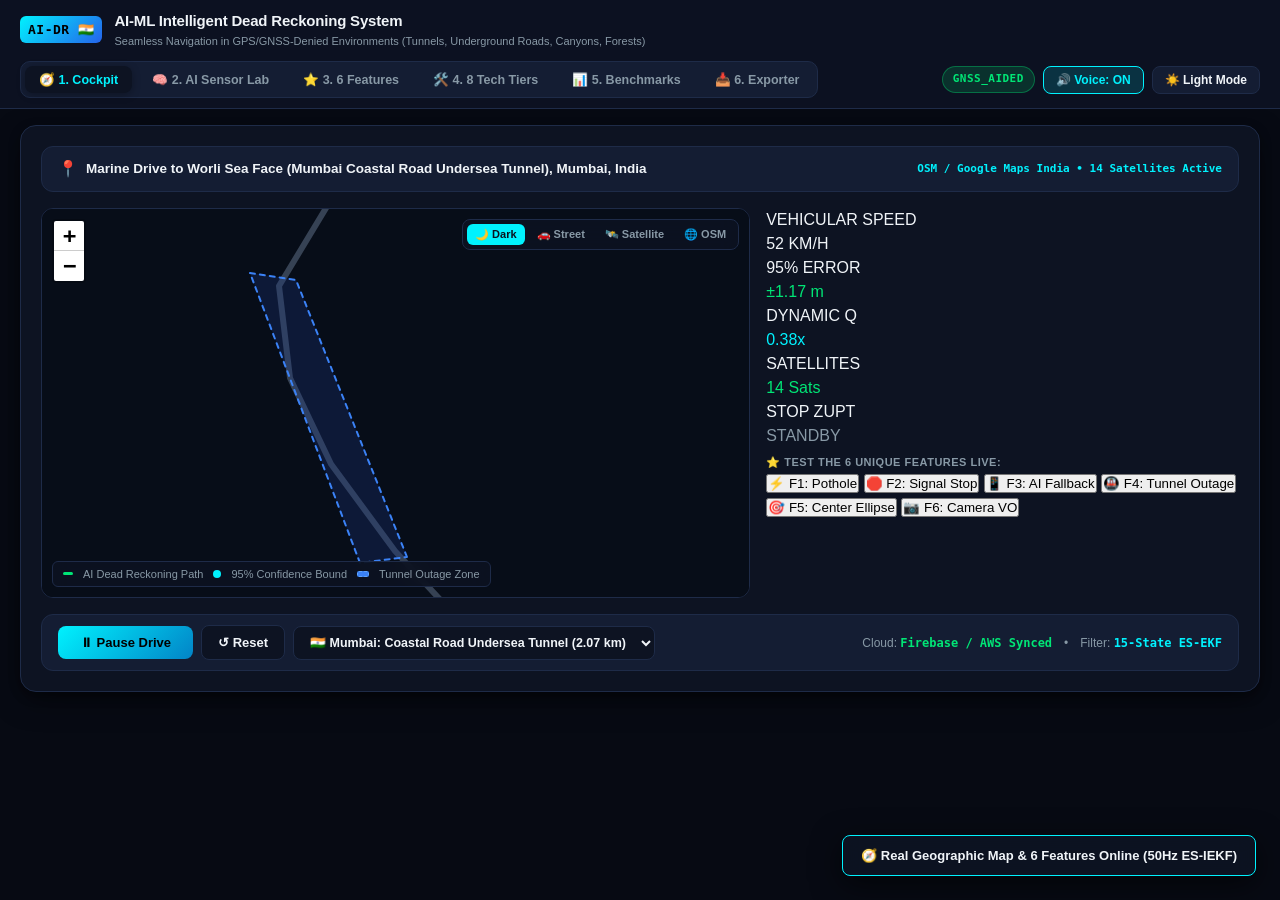
==== commit be748e90: "feat: embed interactive Leaflet geographic map and 6 unique features live interactive buttons" ====
--- a/docs/index.html
+++ b/docs/index.html
@@ -4,6 +4,7 @@
   <meta charset="UTF-8">
   <meta name="viewport" content="width=device-width, initial-scale=1.0">
   <title>AI-ML Based Intelligent Dead Reckoning System for Seamless Navigation</title>
+  <link rel="stylesheet" href="./leaflet/leaflet.css">
   <link rel="stylesheet" href="./styles.css">
 </head>
 <body>
@@ -57,56 +58,30 @@
         <!-- Cockpit Map & Telemetry Grid -->
         <div class="cockpit-grid">
           
-          <!-- Vector Map Canvas (Left 3 cols) -->
+          <!-- Leaflet Real Geographic Map Viewport (Left 3 cols) -->
           <div class="map-viewport">
-            <svg id="navMapSvg" class="nav-svg" viewBox="0 0 340 220">
-              <defs>
-                <linearGradient id="tunnelShade" x1="0" y1="0" x2="1" y2="0">
-                  <stop offset="0%" stop-color="#1e3a8a" stop-opacity="0.8"/>
-                  <stop offset="100%" stop-color="#312e81" stop-opacity="0.8"/>
-                </linearGradient>
-                <pattern id="roadGrid" width="20" height="20" patternUnits="userSpaceOnUse">
-                  <path d="M 20 0 L 0 0 0 20" fill="none" stroke="#172033" stroke-width="0.7"/>
-                </pattern>
-                <radialGradient id="vehicleBeam" cx="50%" cy="100%" r="90%">
-                  <stop offset="0%" stop-color="#00f2fe" stop-opacity="0.4"/>
-                  <stop offset="100%" stop-color="#00f2fe" stop-opacity="0.0"/>
-                </radialGradient>
-              </defs>
-
-              <rect width="100%" height="100%" fill="url(#roadGrid)"/>
-
-              <!-- Mumbai Coastal Undersea Tunnel Zone -->
-              <g id="tunnelZoneGroup">
-                <rect id="tunnelZoneRect" x="140" y="32" width="150" height="42" rx="8" fill="url(#tunnelShade)" stroke="#3b82f6" stroke-width="1.4" stroke-dasharray="4,4"/>
-                <text id="tunnelZoneTitle" x="148" y="50" fill="#93c5fd" font-size="8.5" font-weight="bold">MUMBAI COASTAL TUNNEL (2.07 KM)</text>
-                <text id="tunnelZoneSub" x="148" y="63" fill="#60a5fa" font-size="7.5">100% Undersea GNSS Blackout</text>
-              </g>
-
-              <!-- Road Trajectory Line -->
-              <path id="routeCasing" d="M 35 190 L 35 95 Q 35 52 80 52 L 320 52" fill="none" stroke="#334155" stroke-width="10" stroke-linecap="round"/>
-              <path id="routePath" d="M 35 190 L 35 95 Q 35 52 80 52 L 320 52" fill="none" stroke="#10b981" stroke-width="4.5" stroke-linecap="round"/>
-
-              <!-- Landmarks -->
-              <text id="startLandmarkText" x="42" y="180" fill="#64748b" font-size="8" font-weight="bold">Marine Drive Start</text>
-              <text id="endLandmarkText" x="240" y="42" fill="#64748b" font-size="8" font-weight="bold">Worli Sea Face Exit</text>
-
-              <!-- 95% Confidence Ellipse -->
-              <ellipse id="confEllipse" cx="35" cy="190" rx="16" ry="11" fill="#00f2fe" fill-opacity="0.25" stroke="#00f2fe" stroke-width="1.4" class="pulse-ellipse"/>
-
-              <!-- Vehicle Marker -->
-              <g id="vehicleGroup" transform="translate(35, 190)">
-                <polygon points="0,0 -16,-36 16,-36" fill="url(#vehicleBeam)"/>
-                <circle r="9" fill="none" stroke="#00f2fe" stroke-width="1.5" opacity="0.6"/>
-                <circle r="6" fill="#00f2fe" stroke="#ffffff" stroke-width="2"/>
-                <path d="M 0 -4 L 2.5 2.5 L -2.5 2.5 Z" fill="#0f172a"/>
-              </g>
-            </svg>
+            <!-- Interactive Map Layer Selector Chips -->
+            <div class="map-layer-selector">
+              <button class="map-layer-btn active" data-layer="google_dark" title="Dark High-Contrast Automotive Theme">🌙 Dark</button>
+              <button class="map-layer-btn" data-layer="google_roadmap" title="Daylight Street Navigation">🚗 Street</button>
+              <button class="map-layer-btn" data-layer="google_satellite" title="High-Resolution Satellite Imagery">🛰️ Satellite</button>
+              <button class="map-layer-btn" data-layer="osm" title="OpenStreetMap Cartography">🌐 OSM</button>
+            </div>
+
+            <!-- The Real Interactive Leaflet Map Container -->
+            <div id="map"></div>
+
+            <!-- Optional Camera Video HUD for Feature 6 (Visual Odometry) -->
+            <div id="cameraHudOverlay" class="camera-hud-overlay" style="display: none;">
+              <div class="cam-badge">📷 Feature 6: Visual Odometry</div>
+              <canvas id="cameraCanvas" width="160" height="90" style="border-radius: 6px; background: #000;"></canvas>
+            </div>
 
             <!-- Map Badge Legend -->
             <div class="map-badge-legend">
               <span class="legend-swatch" style="background: var(--accent-green);"></span> AI Dead Reckoning Path
               <span class="legend-swatch" style="background: var(--accent-cyan); border-radius: 50%; width: 8px; height: 8px;"></span> 95% Confidence Bound
+              <span class="legend-swatch" style="background: #3b82f6; border: 1px dashed #60a5fa; width: 12px; height: 6px;"></span> Tunnel Outage Zone
             </div>
           </div>
 
@@ -126,7 +101,7 @@
             <div class="metric-cards-grid">
               <div class="metric-tile">
                 <div class="metric-label">95% ERROR</div>
-                <div id="hAccDisplay" class="metric-val" style="color: var(--accent-green);">±1.2 m</div>
+                <div id="hAccDisplay" class="metric-val" style="color: var(--accent-green);">±1.18 m</div>
               </div>
               <div class="metric-tile">
                 <div class="metric-label">DYNAMIC Q</div>
@@ -142,21 +117,34 @@
               </div>
             </div>
 
-            <!-- Quick Anomaly Injection Trigger Buttons -->
-            <div class="anomaly-btn-row">
-              <button id="btnTunnel" class="btn-anomaly btn-anomaly-tunnel" title="Simulate immediate tunnel GNSS blackout">
-                🚇 Tunnel Outage
+            <!-- 6 Dedicated Interactive Feature Action Buttons -->
+            <div style="font-size: 11px; font-weight: 800; color: var(--text-muted); margin-top: 6px; letter-spacing: 0.5px;">
+              ⭐ TEST THE 6 UNIQUE FEATURES LIVE:
+            </div>
+            <div class="feature-action-grid">
+              <button id="btnPothole" class="btn-feat-act" title="Feature 1: Dynamic Process-Noise Adaptation">
+                ⚡ F1: Pothole
               </button>
-              <button id="btnPothole" class="btn-anomaly btn-anomaly-pothole" title="Inject road pothole / bump shock">
-                ⚡ Road Pothole
+              <button id="btnStop" class="btn-feat-act" title="Feature 2: Stop-Based Drift Correction (ZUPT)">
+                🛑 F2: Signal Stop
               </button>
-              <button id="btnStop" class="btn-anomaly btn-anomaly-stop" title="Simulate traffic red light stop & ZUPT drift correction">
-                🛑 Signal Stop
+              <button id="btnFallback" class="btn-feat-act" title="Feature 3: AI Fallback Mechanism">
+                📱 F3: AI Fallback
               </button>
-            </div>
-
-          </div>
-        </div>
+              <button id="btnTunnel" class="btn-feat-act" title="Feature 4: Seamless GNSS Switching">
+                🚇 F4: Tunnel Outage
+              </button>
+              <button id="btnRecenter" class="btn-feat-act" title="Feature 5: Confidence-Aware Navigation">
+                🎯 F5: Center Ellipse
+              </button>
+              <button id="btnCamera" class="btn-feat-act" title="Feature 6: Optional Camera Assistance">
+                📷 F6: Camera VO
+              </button>
+            </div>
+
+          </div>
+        </div>
+
 
         <!-- Cockpit Controls Bar -->
         <div class="cockpit-controls">
@@ -611,6 +599,13 @@
   <!-- TOAST NOTIFICATION BOX -->
   <div id="liveToast" class="live-toast-box" style="display: none;"></div>
 
+  <script src="./leaflet/leaflet.js"></script>
+  <script>
+    if (typeof L === 'undefined') {
+      document.write('<script src="https://unpkg.com/leaflet@1.9.4/dist/leaflet.js"><\/script>');
+    }
+  </script>
   <script src="./app.js"></script>
 </body>
 </html>
+
--- a/docs/leaflet/leaflet.css
+++ b/docs/leaflet/leaflet.css
@@ -0,0 +1,661 @@
+/* required styles */
+
+.leaflet-pane,
+.leaflet-tile,
+.leaflet-marker-icon,
+.leaflet-marker-shadow,
+.leaflet-tile-container,
+.leaflet-pane > svg,
+.leaflet-pane > canvas,
+.leaflet-zoom-box,
+.leaflet-image-layer,
+.leaflet-layer {
+	position: absolute;
+	left: 0;
+	top: 0;
+	}
+.leaflet-container {
+	overflow: hidden;
+	}
+.leaflet-tile,
+.leaflet-marker-icon,
+.leaflet-marker-shadow {
+	-webkit-user-select: none;
+	   -moz-user-select: none;
+	        user-select: none;
+	  -webkit-user-drag: none;
+	}
+/* Prevents IE11 from highlighting tiles in blue */
+.leaflet-tile::selection {
+	background: transparent;
+}
+/* Safari renders non-retina tile on retina better with this, but Chrome is worse */
+.leaflet-safari .leaflet-tile {
+	image-rendering: -webkit-optimize-contrast;
+	}
+/* hack that prevents hw layers "stretching" when loading new tiles */
+.leaflet-safari .leaflet-tile-container {
+	width: 1600px;
+	height: 1600px;
+	-webkit-transform-origin: 0 0;
+	}
+.leaflet-marker-icon,
+.leaflet-marker-shadow {
+	display: block;
+	}
+/* .leaflet-container svg: reset svg max-width decleration shipped in Joomla! (joomla.org) 3.x */
+/* .leaflet-container img: map is broken in FF if you have max-width: 100% on tiles */
+.leaflet-container .leaflet-overlay-pane svg {
+	max-width: none !important;
+	max-height: none !important;
+	}
+.leaflet-container .leaflet-marker-pane img,
+.leaflet-container .leaflet-shadow-pane img,
+.leaflet-container .leaflet-tile-pane img,
+.leaflet-container img.leaflet-image-layer,
+.leaflet-container .leaflet-tile {
+	max-width: none !important;
+	max-height: none !important;
+	width: auto;
+	padding: 0;
+	}
+
+.leaflet-container img.leaflet-tile {
+	/* See: https://bugs.chromium.org/p/chromium/issues/detail?id=600120 */
+	mix-blend-mode: plus-lighter;
+}
+
+.leaflet-container.leaflet-touch-zoom {
+	-ms-touch-action: pan-x pan-y;
+	touch-action: pan-x pan-y;
+	}
+.leaflet-container.leaflet-touch-drag {
+	-ms-touch-action: pinch-zoom;
+	/* Fallback for FF which doesn't support pinch-zoom */
+	touch-action: none;
+	touch-action: pinch-zoom;
+}
+.leaflet-container.leaflet-touch-drag.leaflet-touch-zoom {
+	-ms-touch-action: none;
+	touch-action: none;
+}
+.leaflet-container {
+	-webkit-tap-highlight-color: transparent;
+}
+.leaflet-container a {
+	-webkit-tap-highlight-color: rgba(51, 181, 229, 0.4);
+}
+.leaflet-tile {
+	filter: inherit;
+	visibility: hidden;
+	}
+.leaflet-tile-loaded {
+	visibility: inherit;
+	}
+.leaflet-zoom-box {
+	width: 0;
+	height: 0;
+	-moz-box-sizing: border-box;
+	     box-sizing: border-box;
+	z-index: 800;
+	}
+/* workaround for https://bugzilla.mozilla.org/show_bug.cgi?id=888319 */
+.leaflet-overlay-pane svg {
+	-moz-user-select: none;
+	}
+
+.leaflet-pane         { z-index: 400; }
+
+.leaflet-tile-pane    { z-index: 200; }
+.leaflet-overlay-pane { z-index: 400; }
+.leaflet-shadow-pane  { z-index: 500; }
+.leaflet-marker-pane  { z-index: 600; }
+.leaflet-tooltip-pane   { z-index: 650; }
+.leaflet-popup-pane   { z-index: 700; }
+
+.leaflet-map-pane canvas { z-index: 100; }
+.leaflet-map-pane svg    { z-index: 200; }
+
+.leaflet-vml-shape {
+	width: 1px;
+	height: 1px;
+	}
+.lvml {
+	behavior: url(#default#VML);
+	display: inline-block;
+	position: absolute;
+	}
+
+
+/* control positioning */
+
+.leaflet-control {
+	position: relative;
+	z-index: 800;
+	pointer-events: visiblePainted; /* IE 9-10 doesn't have auto */
+	pointer-events: auto;
+	}
+.leaflet-top,
+.leaflet-bottom {
+	position: absolute;
+	z-index: 1000;
+	pointer-events: none;
+	}
+.leaflet-top {
+	top: 0;
+	}
+.leaflet-right {
+	right: 0;
+	}
+.leaflet-bottom {
+	bottom: 0;
+	}
+.leaflet-left {
+	left: 0;
+	}
+.leaflet-control {
+	float: left;
+	clear: both;
+	}
+.leaflet-right .leaflet-control {
+	float: right;
+	}
+.leaflet-top .leaflet-control {
+	margin-top: 10px;
+	}
+.leaflet-bottom .leaflet-control {
+	margin-bottom: 10px;
+	}
+.leaflet-left .leaflet-control {
+	margin-left: 10px;
+	}
+.leaflet-right .leaflet-control {
+	margin-right: 10px;
+	}
+
+
+/* zoom and fade animations */
+
+.leaflet-fade-anim .leaflet-popup {
+	opacity: 0;
+	-webkit-transition: opacity 0.2s linear;
+	   -moz-transition: opacity 0.2s linear;
+	        transition: opacity 0.2s linear;
+	}
+.leaflet-fade-anim .leaflet-map-pane .leaflet-popup {
+	opacity: 1;
+	}
+.leaflet-zoom-animated {
+	-webkit-transform-origin: 0 0;
+	    -ms-transform-origin: 0 0;
+	        transform-origin: 0 0;
+	}
+svg.leaflet-zoom-animated {
+	will-change: transform;
+}
+
+.leaflet-zoom-anim .leaflet-zoom-animated {
+	-webkit-transition: -webkit-transform 0.25s cubic-bezier(0,0,0.25,1);
+	   -moz-transition:    -moz-transform 0.25s cubic-bezier(0,0,0.25,1);
+	        transition:         transform 0.25s cubic-bezier(0,0,0.25,1);
+	}
+.leaflet-zoom-anim .leaflet-tile,
+.leaflet-pan-anim .leaflet-tile {
+	-webkit-transition: none;
+	   -moz-transition: none;
+	        transition: none;
+	}
+
+.leaflet-zoom-anim .leaflet-zoom-hide {
+	visibility: hidden;
+	}
+
+
+/* cursors */
+
+.leaflet-interactive {
+	cursor: pointer;
+	}
+.leaflet-grab {
+	cursor: -webkit-grab;
+	cursor:    -moz-grab;
+	cursor:         grab;
+	}
+.leaflet-crosshair,
+.leaflet-crosshair .leaflet-interactive {
+	cursor: crosshair;
+	}
+.leaflet-popup-pane,
+.leaflet-control {
+	cursor: auto;
+	}
+.leaflet-dragging .leaflet-grab,
+.leaflet-dragging .leaflet-grab .leaflet-interactive,
+.leaflet-dragging .leaflet-marker-draggable {
+	cursor: move;
+	cursor: -webkit-grabbing;
+	cursor:    -moz-grabbing;
+	cursor:         grabbing;
+	}
+
+/* marker & overlays interactivity */
+.leaflet-marker-icon,
+.leaflet-marker-shadow,
+.leaflet-image-layer,
+.leaflet-pane > svg path,
+.leaflet-tile-container {
+	pointer-events: none;
+	}
+
+.leaflet-marker-icon.leaflet-interactive,
+.leaflet-image-layer.leaflet-interactive,
+.leaflet-pane > svg path.leaflet-interactive,
+svg.leaflet-image-layer.leaflet-interactive path {
+	pointer-events: visiblePainted; /* IE 9-10 doesn't have auto */
+	pointer-events: auto;
+	}
+
+/* visual tweaks */
+
+.leaflet-container {
+	background: #ddd;
+	outline-offset: 1px;
+	}
+.leaflet-container a {
+	color: #0078A8;
+	}
+.leaflet-zoom-box {
+	border: 2px dotted #38f;
+	background: rgba(255,255,255,0.5);
+	}
+
+
+/* general typography */
+.leaflet-container {
+	font-family: "Helvetica Neue", Arial, Helvetica, sans-serif;
+	font-size: 12px;
+	font-size: 0.75rem;
+	line-height: 1.5;
+	}
+
+
+/* general toolbar styles */
+
+.leaflet-bar {
+	box-shadow: 0 1px 5px rgba(0,0,0,0.65);
+	border-radius: 4px;
+	}
+.leaflet-bar a {
+	background-color: #fff;
+	border-bottom: 1px solid #ccc;
+	width: 26px;
+	height: 26px;
+	line-height: 26px;
+	display: block;
+	text-align: center;
+	text-decoration: none;
+	color: black;
+	}
+.leaflet-bar a,
+.leaflet-control-layers-toggle {
+	background-position: 50% 50%;
+	background-repeat: no-repeat;
+	display: block;
+	}
+.leaflet-bar a:hover,
+.leaflet-bar a:focus {
+	background-color: #f4f4f4;
+	}
+.leaflet-bar a:first-child {
+	border-top-left-radius: 4px;
+	border-top-right-radius: 4px;
+	}
+.leaflet-bar a:last-child {
+	border-bottom-left-radius: 4px;
+	border-bottom-right-radius: 4px;
+	border-bottom: none;
+	}
+.leaflet-bar a.leaflet-disabled {
+	cursor: default;
+	background-color: #f4f4f4;
+	color: #bbb;
+	}
+
+.leaflet-touch .leaflet-bar a {
+	width: 30px;
+	height: 30px;
+	line-height: 30px;
+	}
+.leaflet-touch .leaflet-bar a:first-child {
+	border-top-left-radius: 2px;
+	border-top-right-radius: 2px;
+	}
+.leaflet-touch .leaflet-bar a:last-child {
+	border-bottom-left-radius: 2px;
+	border-bottom-right-radius: 2px;
+	}
+
+/* zoom control */
+
+.leaflet-control-zoom-in,
+.leaflet-control-zoom-out {
+	font: bold 18px 'Lucida Console', Monaco, monospace;
+	text-indent: 1px;
+	}
+
+.leaflet-touch .leaflet-control-zoom-in, .leaflet-touch .leaflet-control-zoom-out  {
+	font-size: 22px;
+	}
+
+
+/* layers control */
+
+.leaflet-control-layers {
+	box-shadow: 0 1px 5px rgba(0,0,0,0.4);
+	background: #fff;
+	border-radius: 5px;
+	}
+.leaflet-control-layers-toggle {
+	background-image: url(images/layers.png);
+	width: 36px;
+	height: 36px;
+	}
+.leaflet-retina .leaflet-control-layers-toggle {
+	background-image: url(images/layers-2x.png);
+	background-size: 26px 26px;
+	}
+.leaflet-touch .leaflet-control-layers-toggle {
+	width: 44px;
+	height: 44px;
+	}
+.leaflet-control-layers .leaflet-control-layers-list,
+.leaflet-control-layers-expanded .leaflet-control-layers-toggle {
+	display: none;
+	}
+.leaflet-control-layers-expanded .leaflet-control-layers-list {
+	display: block;
+	position: relative;
+	}
+.leaflet-control-layers-expanded {
+	padding: 6px 10px 6px 6px;
+	color: #333;
+	background: #fff;
+	}
+.leaflet-control-layers-scrollbar {
+	overflow-y: scroll;
+	overflow-x: hidden;
+	padding-right: 5px;
+	}
+.leaflet-control-layers-selector {
+	margin-top: 2px;
+	position: relative;
+	top: 1px;
+	}
+.leaflet-control-layers label {
+	display: block;
+	font-size: 13px;
+	font-size: 1.08333em;
+	}
+.leaflet-control-layers-separator {
+	height: 0;
+	border-top: 1px solid #ddd;
+	margin: 5px -10px 5px -6px;
+	}
+
+/* Default icon URLs */
+.leaflet-default-icon-path { /* used only in path-guessing heuristic, see L.Icon.Default */
+	background-image: url(images/marker-icon.png);
+	}
+
+
+/* attribution and scale controls */
+
+.leaflet-container .leaflet-control-attribution {
+	background: #fff;
+	background: rgba(255, 255, 255, 0.8);
+	margin: 0;
+	}
+.leaflet-control-attribution,
+.leaflet-control-scale-line {
+	padding: 0 5px;
+	color: #333;
+	line-height: 1.4;
+	}
+.leaflet-control-attribution a {
+	text-decoration: none;
+	}
+.leaflet-control-attribution a:hover,
+.leaflet-control-attribution a:focus {
+	text-decoration: underline;
+	}
+.leaflet-attribution-flag {
+	display: inline !important;
+	vertical-align: baseline !important;
+	width: 1em;
+	height: 0.6669em;
+	}
+.leaflet-left .leaflet-control-scale {
+	margin-left: 5px;
+	}
+.leaflet-bottom .leaflet-control-scale {
+	margin-bottom: 5px;
+	}
+.leaflet-control-scale-line {
+	border: 2px solid #777;
+	border-top: none;
+	line-height: 1.1;
+	padding: 2px 5px 1px;
+	white-space: nowrap;
+	-moz-box-sizing: border-box;
+	     box-sizing: border-box;
+	background: rgba(255, 255, 255, 0.8);
+	text-shadow: 1px 1px #fff;
+	}
+.leaflet-control-scale-line:not(:first-child) {
+	border-top: 2px solid #777;
+	border-bottom: none;
+	margin-top: -2px;
+	}
+.leaflet-control-scale-line:not(:first-child):not(:last-child) {
+	border-bottom: 2px solid #777;
+	}
+
+.leaflet-touch .leaflet-control-attribution,
+.leaflet-touch .leaflet-control-layers,
+.leaflet-touch .leaflet-bar {
+	box-shadow: none;
+	}
+.leaflet-touch .leaflet-control-layers,
+.leaflet-touch .leaflet-bar {
+	border: 2px solid rgba(0,0,0,0.2);
+	background-clip: padding-box;
+	}
+
+
+/* popup */
+
+.leaflet-popup {
+	position: absolute;
+	text-align: center;
+	margin-bottom: 20px;
+	}
+.leaflet-popup-content-wrapper {
+	padding: 1px;
+	text-align: left;
+	border-radius: 12px;
+	}
+.leaflet-popup-content {
+	margin: 13px 24px 13px 20px;
+	line-height: 1.3;
+	font-size: 13px;
+	font-size: 1.08333em;
+	min-height: 1px;
+	}
+.leaflet-popup-content p {
+	margin: 17px 0;
+	margin: 1.3em 0;
+	}
+.leaflet-popup-tip-container {
+	width: 40px;
+	height: 20px;
+	position: absolute;
+	left: 50%;
+	margin-top: -1px;
+	margin-left: -20px;
+	overflow: hidden;
+	pointer-events: none;
+	}
+.leaflet-popup-tip {
+	width: 17px;
+	height: 17px;
+	padding: 1px;
+
+	margin: -10px auto 0;
+	pointer-events: auto;
+
+	-webkit-transform: rotate(45deg);
+	   -moz-transform: rotate(45deg);
+	    -ms-transform: rotate(45deg);
+	        transform: rotate(45deg);
+	}
+.leaflet-popup-content-wrapper,
+.leaflet-popup-tip {
+	background: white;
+	color: #333;
+	box-shadow: 0 3px 14px rgba(0,0,0,0.4);
+	}
+.leaflet-container a.leaflet-popup-close-button {
+	position: absolute;
+	top: 0;
+	right: 0;
+	border: none;
+	text-align: center;
+	width: 24px;
+	height: 24px;
+	font: 16px/24px Tahoma, Verdana, sans-serif;
+	color: #757575;
+	text-decoration: none;
+	background: transparent;
+	}
+.leaflet-container a.leaflet-popup-close-button:hover,
+.leaflet-container a.leaflet-popup-close-button:focus {
+	color: #585858;
+	}
+.leaflet-popup-scrolled {
+	overflow: auto;
+	}
+
+.leaflet-oldie .leaflet-popup-content-wrapper {
+	-ms-zoom: 1;
+	}
+.leaflet-oldie .leaflet-popup-tip {
+	width: 24px;
+	margin: 0 auto;
+
+	-ms-filter: "progid:DXImageTransform.Microsoft.Matrix(M11=0.70710678, M12=0.70710678, M21=-0.70710678, M22=0.70710678)";
+	filter: progid:DXImageTransform.Microsoft.Matrix(M11=0.70710678, M12=0.70710678, M21=-0.70710678, M22=0.70710678);
+	}
+
+.leaflet-oldie .leaflet-control-zoom,
+.leaflet-oldie .leaflet-control-layers,
+.leaflet-oldie .leaflet-popup-content-wrapper,
+.leaflet-oldie .leaflet-popup-tip {
+	border: 1px solid #999;
+	}
+
+
+/* div icon */
+
+.leaflet-div-icon {
+	background: #fff;
+	border: 1px solid #666;
+	}
+
+
+/* Tooltip */
+/* Base styles for the element that has a tooltip */
+.leaflet-tooltip {
+	position: absolute;
+	padding: 6px;
+	background-color: #fff;
+	border: 1px solid #fff;
+	border-radius: 3px;
+	color: #222;
+	white-space: nowrap;
+	-webkit-user-select: none;
+	-moz-user-select: none;
+	-ms-user-select: none;
+	user-select: none;
+	pointer-events: none;
+	box-shadow: 0 1px 3px rgba(0,0,0,0.4);
+	}
+.leaflet-tooltip.leaflet-interactive {
+	cursor: pointer;
+	pointer-events: auto;
+	}
+.leaflet-tooltip-top:before,
+.leaflet-tooltip-bottom:before,
+.leaflet-tooltip-left:before,
+.leaflet-tooltip-right:before {
+	position: absolute;
+	pointer-events: none;
+	border: 6px solid transparent;
+	background: transparent;
+	content: "";
+	}
+
+/* Directions */
+
+.leaflet-tooltip-bottom {
+	margin-top: 6px;
+}
+.leaflet-tooltip-top {
+	margin-top: -6px;
+}
+.leaflet-tooltip-bottom:before,
+.leaflet-tooltip-top:before {
+	left: 50%;
+	margin-left: -6px;
+	}
+.leaflet-tooltip-top:before {
+	bottom: 0;
+	margin-bottom: -12px;
+	border-top-color: #fff;
+	}
+.leaflet-tooltip-bottom:before {
+	top: 0;
+	margin-top: -12px;
+	margin-left: -6px;
+	border-bottom-color: #fff;
+	}
+.leaflet-tooltip-left {
+	margin-left: -6px;
+}
+.leaflet-tooltip-right {
+	margin-left: 6px;
+}
+.leaflet-tooltip-left:before,
+.leaflet-tooltip-right:before {
+	top: 50%;
+	margin-top: -6px;
+	}
+.leaflet-tooltip-left:before {
+	right: 0;
+	margin-right: -12px;
+	border-left-color: #fff;
+	}
+.leaflet-tooltip-right:before {
+	left: 0;
+	margin-left: -12px;
+	border-right-color: #fff;
+	}
+
+/* Printing */
+
+@media print {
+	/* Prevent printers from removing background-images of controls. */
+	.leaflet-control {
+		-webkit-print-color-adjust: exact;
+		print-color-adjust: exact;
+		}
+	}
--- a/docs/styles.css
+++ b/docs/styles.css
@@ -326,34 +326,132 @@
   border: 1px solid var(--border);
   border-radius: var(--radius-lg);
   position: relative;
-  height: 320px;
+  height: 390px;
   overflow: hidden;
-  display: flex;
-  align-items: center;
-  justify-content: center;
-}
-
-.nav-svg {
+}
+
+#map {
   width: 100%;
   height: 100%;
-  display: block;
+  background: #070d18;
+  z-index: 1;
+}
+
+/* Custom dark tile filter for Google Dark mode */
+.google-dark-tiles {
+  filter: invert(100%) hue-rotate(180deg) brightness(90%) contrast(90%) saturate(140%);
+}
+
+.map-layer-selector {
+  position: absolute;
+  top: 10px;
+  right: 10px;
+  z-index: 1000;
+  display: flex;
+  gap: 4px;
+  background: rgba(13, 19, 34, 0.88);
+  backdrop-filter: blur(8px);
+  padding: 4px;
+  border-radius: 8px;
+  border: 1px solid var(--border);
+}
+
+.map-layer-btn {
+  background: transparent;
+  border: none;
+  color: var(--text-muted);
+  font-size: 11px;
+  font-weight: 700;
+  padding: 4px 8px;
+  border-radius: 6px;
+  cursor: pointer;
+  transition: all 0.2s ease;
+}
+
+.map-layer-btn:hover {
+  color: var(--text-main);
+  background: rgba(255, 255, 255, 0.06);
+}
+
+.map-layer-btn.active {
+  background: var(--accent-cyan);
+  color: #0b111e;
+}
+
+.camera-hud-overlay {
+  position: absolute;
+  top: 10px;
+  left: 10px;
+  z-index: 1000;
+  background: rgba(13, 19, 34, 0.92);
+  backdrop-filter: blur(8px);
+  border: 1px solid var(--border);
+  border-radius: 8px;
+  padding: 6px;
+  display: flex;
+  flex-direction: column;
+  gap: 4px;
+}
+
+.cam-badge {
+  font-size: 10px;
+  font-weight: 800;
+  color: #c084fc;
+}
+
+/* Leaflet Pulsing Vehicle Marker */
+.vehicle-marker-icon {
+  width: 24px;
+  height: 24px;
+  position: relative;
+  display: flex;
+  align-items: center;
+  justify-content: center;
+}
+
+.vehicle-dot {
+  width: 14px;
+  height: 14px;
+  background: #00f2fe;
+  border: 2px solid #ffffff;
+  border-radius: 50%;
+  box-shadow: 0 0 12px rgba(0, 242, 254, 0.9);
+  position: relative;
+  z-index: 2;
+}
+
+.vehicle-heading-arrow {
+  position: absolute;
+  top: -7px;
+  width: 0;
+  height: 0;
+  border-left: 4px solid transparent;
+  border-right: 4px solid transparent;
+  border-bottom: 8px solid #00f2fe;
+  filter: drop-shadow(0 0 3px #00f2fe);
+}
+
+.vehicle-pulse-ring {
+  position: absolute;
+  width: 26px;
+  height: 26px;
+  border: 2px solid #00f2fe;
+  border-radius: 50%;
+  animation: pulse-ring 1.8s infinite ease-in-out;
+  opacity: 0.6;
 }
 
 @keyframes pulse-ring {
-  0% { transform: scale(0.95); opacity: 0.9; }
-  50% { transform: scale(1.15); opacity: 0.35; }
-  100% { transform: scale(0.95); opacity: 0.9; }
-}
-
-.pulse-ellipse {
-  animation: pulse-ring 1.8s infinite ease-in-out;
-  transform-origin: center;
+  0% { transform: scale(0.9); opacity: 0.9; }
+  50% { transform: scale(1.3); opacity: 0.25; }
+  100% { transform: scale(0.9); opacity: 0.9; }
 }
 
 .map-badge-legend {
   position: absolute;
   bottom: 10px;
   left: 10px;
+  z-index: 1000;
   background: rgba(13, 19, 34, 0.88);
   backdrop-filter: blur(8px);
   border: 1px solid var(--border);
@@ -373,138 +471,9 @@
   border-radius: 2px;
 }
 
-/* Telemetry Column */
-.telemetry-column {
-  display: flex;
-  flex-direction: column;
-  justify-content: space-between;
-  gap: 12px;
-}
-
-.speedometer-card {
-  background: var(--bg-surface);
-  border: 1px solid var(--border);
-  border-radius: var(--radius-lg);
-  padding: 16px;
-  text-align: center;
-  display: flex;
-  flex-direction: column;
-  align-items: center;
-  justify-content: center;
-}
-
-.speedometer-title {
-  font-size: 11px;
-  font-weight: 800;
-  color: var(--text-muted);
-  letter-spacing: 1px;
-  margin-bottom: 2px;
-}
-
-.speed-row {
-  display: flex;
-  align-items: baseline;
-  gap: 6px;
-}
-
-.speed-number {
-  font-size: 52px;
-  font-weight: 900;
-  font-family: var(--font-mono);
-  color: var(--accent-cyan);
-  line-height: 1;
-  text-shadow: 0 0 24px rgba(0, 242, 254, 0.4);
-}
-
-.speed-unit {
-  font-size: 15px;
-  font-weight: 800;
-  color: var(--text-muted);
-}
-
-.metric-cards-grid {
-  display: grid;
-  grid-template-columns: repeat(2, 1fr);
-  gap: 8px;
-}
-
-.metric-tile {
-  background: var(--bg-surface);
-  border: 1px solid var(--border);
-  border-radius: var(--radius-md);
-  padding: 10px 12px;
-}
-
-.metric-label {
-  font-size: 10px;
-  font-weight: 700;
-  color: var(--text-muted);
-  letter-spacing: 0.5px;
-  margin-bottom: 2px;
-}
-
-.metric-val {
-  font-size: 16px;
-  font-weight: 800;
-  font-family: var(--font-mono);
-}
-
-/* Anomaly Triggers */
-.anomaly-btn-row {
-  display: flex;
-  gap: 8px;
-}
-
-.btn-anomaly {
-  flex: 1;
-  padding: 10px 6px;
-  border-radius: var(--radius-md);
-  font-size: 12px;
-  font-weight: 800;
-  cursor: pointer;
-  border: 1px solid transparent;
-  transition: all 0.2s ease;
-  display: flex;
-  align-items: center;
-  justify-content: center;
-  gap: 6px;
-}
-
-.btn-anomaly-tunnel {
-  background: rgba(255, 145, 0, 0.15);
-  color: var(--accent-orange);
-  border-color: rgba(255, 145, 0, 0.35);
-}
-
-.btn-anomaly-tunnel.active, .btn-anomaly-tunnel:hover {
-  background: #ea580c;
-  color: #fff;
-  box-shadow: 0 0 14px rgba(234, 88, 12, 0.5);
-}
-
-.btn-anomaly-pothole {
-  background: rgba(0, 242, 254, 0.15);
-  color: var(--accent-cyan);
-  border-color: rgba(0, 242, 254, 0.35);
-}
-
-.btn-anomaly-pothole.active, .btn-anomaly-pothole:hover {
-  background: #0284c7;
-  color: #fff;
-  box-shadow: 0 0 14px rgba(2, 132, 199, 0.5);
-}
-
-.btn-anomaly-stop {
-  background: rgba(255, 61, 113, 0.15);
-  color: var(--accent-red);
-  border-color: rgba(255, 61, 113, 0.35);
-}
-
-.btn-anomaly-stop.active, .btn-anomaly-stop:hover {
-  background: #e11d48;
-  color: #fff;
-  box-shadow: 0 0 14px rgba(225, 29, 72, 0.5);
-}
+
+/* Cockpit Control Bar */
+
 
 /* Cockpit Control Bar */
 .cockpit-controls {
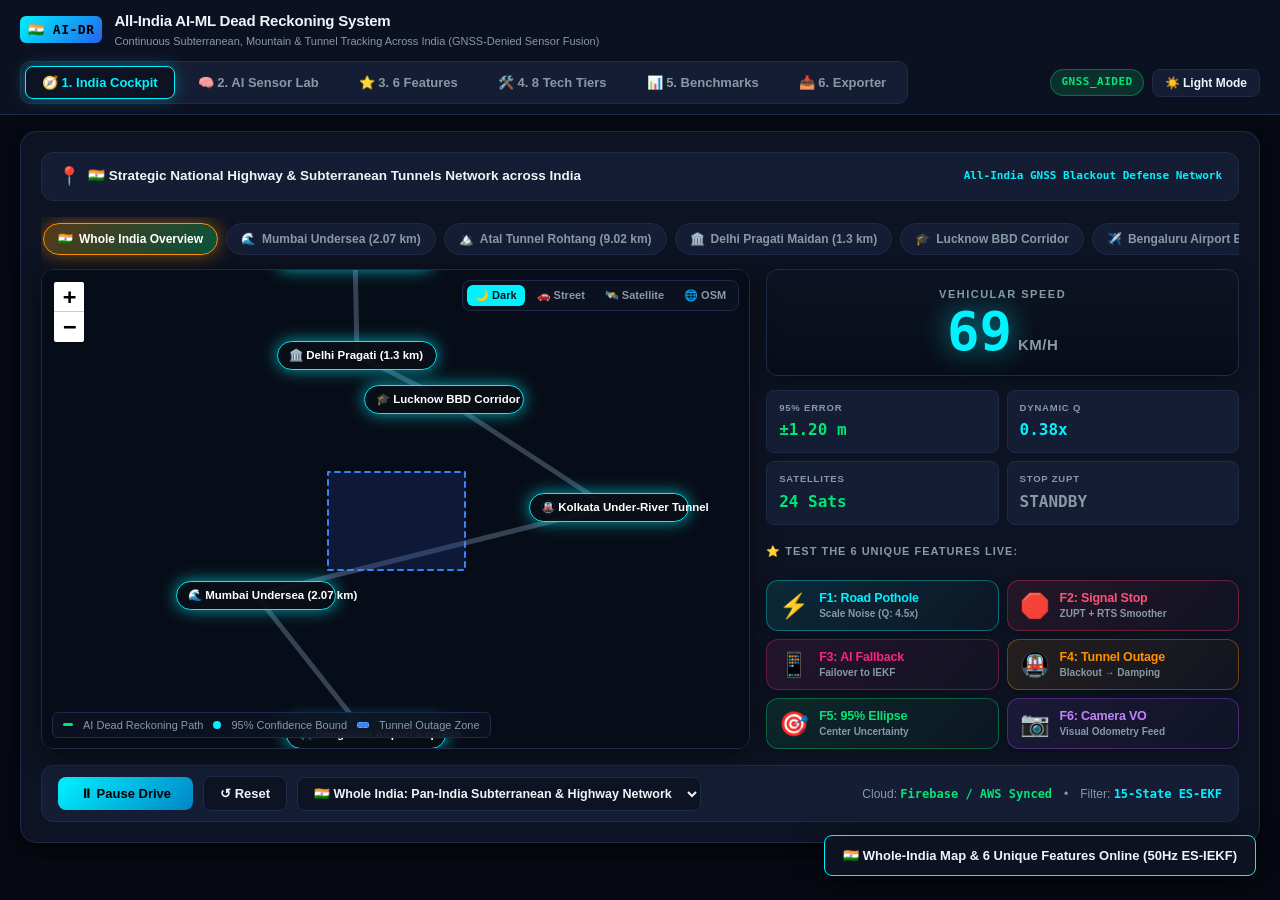
==== commit df94d0be: "feat: whole India map overview with regional pins, removed voice synthesis, and prominent 6-feature " ====
--- a/docs/index.html
+++ b/docs/index.html
@@ -12,16 +12,16 @@
   <!-- MASTER TOP STICKY HEADER -->
   <header class="master-header">
     <div class="brand-section">
-      <div class="brand-badge">AI-DR 🇮🇳</div>
+      <div class="brand-badge">🇮🇳 AI-DR</div>
       <div class="brand-meta">
-        <h1 class="brand-title">AI-ML Intelligent Dead Reckoning System</h1>
-        <div class="brand-sub">Seamless Navigation in GPS/GNSS-Denied Environments (Tunnels, Underground Roads, Canyons, Forests)</div>
+        <h1 class="brand-title">All-India AI-ML Dead Reckoning System</h1>
+        <div class="brand-sub">Continuous Subterranean, Mountain & Tunnel Tracking Across India (GNSS-Denied Sensor Fusion)</div>
       </div>
     </div>
 
     <!-- Navigation Tabs -->
     <nav class="nav-tabs">
-      <button class="nav-tab-btn active" data-tab="cockpit">🧭 1. Cockpit</button>
+      <button class="nav-tab-btn active" data-tab="cockpit">🧭 1. India Cockpit</button>
       <button class="nav-tab-btn" data-tab="sensor-lab">🧠 2. AI Sensor Lab</button>
       <button class="nav-tab-btn" data-tab="features">⭐ 3. 6 Features</button>
       <button class="nav-tab-btn" data-tab="tech-stack">🛠️ 4. 8 Tech Tiers</button>
@@ -32,10 +32,10 @@
     <!-- Header Actions -->
     <div class="header-actions">
       <div id="headerModeBadge" class="status-pill status-gnss">GNSS_AIDED</div>
-      <button id="btnVoiceToggle" class="btn-header active" title="Synthetic Voice Navigation Guidance">🔊 Voice: ON</button>
       <button id="btnThemeToggle" class="btn-header" title="Toggle Light / Dark Mode">☀️ Light Mode</button>
     </div>
   </header>
+
 
   <!-- MAIN VIEWPORT CONTAINER -->
   <main class="main-content">
@@ -49,10 +49,38 @@
         <!-- Address & Status Banner -->
         <div class="cockpit-top-bar">
           <div class="address-group">
-            <span style="font-size: 16px;">📍</span>
-            <span id="cockpitAddressText" class="address-txt">Marine Drive (Netaji Subhash Chandra Bose Rd), Nariman Point, Mumbai, India</span>
-          </div>
-          <div class="address-src-tag">OSM / Google Maps India • 14 Satellites Active</div>
+            <span style="font-size: 18px;">📍</span>
+            <span id="cockpitAddressText" class="address-txt">🇮🇳 Pan-India Overview: Strategic Underground Tunnels &amp; High-Speed Corridors</span>
+          </div>
+          <div class="address-src-tag">All-India GNSS Blackout Defense Network</div>
+        </div>
+
+        <!-- PAN-INDIA INTERACTIVE CORRIDOR SELECTION RIBBON -->
+        <div class="corridor-ribbon">
+          <button class="corridor-chip corridor-chip-india active" data-scenario="india">
+            <span>🇮🇳</span> Whole India Overview
+          </button>
+          <button class="corridor-chip" data-scenario="mumbai">
+            <span>🌊</span> Mumbai Undersea (2.07 km)
+          </button>
+          <button class="corridor-chip" data-scenario="atal">
+            <span>🏔️</span> Atal Tunnel Rohtang (9.02 km)
+          </button>
+          <button class="corridor-chip" data-scenario="delhi">
+            <span>🏛️</span> Delhi Pragati Maidan (1.3 km)
+          </button>
+          <button class="corridor-chip" data-scenario="lucknow">
+            <span>🎓</span> Lucknow BBD Corridor
+          </button>
+          <button class="corridor-chip" data-scenario="bengaluru">
+            <span>✈️</span> Bengaluru Airport Express
+          </button>
+          <button class="corridor-chip" data-scenario="kolkata">
+            <span>🚇</span> Kolkata Metro Under-River
+          </button>
+          <button class="corridor-chip" data-scenario="kashmir">
+            <span>❄️</span> Kashmir Chenani-Nashri (9.28 km)
+          </button>
         </div>
 
         <!-- Cockpit Map & Telemetry Grid -->
@@ -117,47 +145,78 @@
               </div>
             </div>
 
-            <!-- 6 Dedicated Interactive Feature Action Buttons -->
-            <div style="font-size: 11px; font-weight: 800; color: var(--text-muted); margin-top: 6px; letter-spacing: 0.5px;">
+            <!-- 6 Dedicated Interactive Feature Action Buttons (Large, Clear, High-Contrast) -->
+            <div style="font-size: 11px; font-weight: 900; color: var(--text-muted); margin-top: 4px; letter-spacing: 1px;">
               ⭐ TEST THE 6 UNIQUE FEATURES LIVE:
             </div>
             <div class="feature-action-grid">
-              <button id="btnPothole" class="btn-feat-act" title="Feature 1: Dynamic Process-Noise Adaptation">
-                ⚡ F1: Pothole
+              <button id="btnPothole" class="btn-feat-card feat-f1" title="Feature 1: Dynamic Process-Noise Adaptation">
+                <span class="feat-icon">⚡</span>
+                <div class="feat-txt-group">
+                  <span class="feat-title">F1: Road Pothole</span>
+                  <span class="feat-sub">Scale Noise (Q: 4.5x)</span>
+                </div>
               </button>
-              <button id="btnStop" class="btn-feat-act" title="Feature 2: Stop-Based Drift Correction (ZUPT)">
-                🛑 F2: Signal Stop
+              
+              <button id="btnStop" class="btn-feat-card feat-f2" title="Feature 2: Stop-Based Drift Correction (ZUPT)">
+                <span class="feat-icon">🛑</span>
+                <div class="feat-txt-group">
+                  <span class="feat-title">F2: Signal Stop</span>
+                  <span class="feat-sub">ZUPT + RTS Smoother</span>
+                </div>
               </button>
-              <button id="btnFallback" class="btn-feat-act" title="Feature 3: AI Fallback Mechanism">
-                📱 F3: AI Fallback
+              
+              <button id="btnFallback" class="btn-feat-card feat-f3" title="Feature 3: AI Fallback Mechanism">
+                <span class="feat-icon">📱</span>
+                <div class="feat-txt-group">
+                  <span class="feat-title">F3: AI Fallback</span>
+                  <span class="feat-sub">Failover to IEKF</span>
+                </div>
               </button>
-              <button id="btnTunnel" class="btn-feat-act" title="Feature 4: Seamless GNSS Switching">
-                🚇 F4: Tunnel Outage
+              
+              <button id="btnTunnel" class="btn-feat-card feat-f4" title="Feature 4: Seamless GNSS Switching">
+                <span class="feat-icon">🚇</span>
+                <div class="feat-txt-group">
+                  <span class="feat-title">F4: Tunnel Outage</span>
+                  <span class="feat-sub">Blackout &rarr; Damping</span>
+                </div>
               </button>
-              <button id="btnRecenter" class="btn-feat-act" title="Feature 5: Confidence-Aware Navigation">
-                🎯 F5: Center Ellipse
+              
+              <button id="btnRecenter" class="btn-feat-card feat-f5" title="Feature 5: Confidence-Aware Navigation">
+                <span class="feat-icon">🎯</span>
+                <div class="feat-txt-group">
+                  <span class="feat-title">F5: 95% Ellipse</span>
+                  <span class="feat-sub">Center Uncertainty</span>
+                </div>
               </button>
-              <button id="btnCamera" class="btn-feat-act" title="Feature 6: Optional Camera Assistance">
-                📷 F6: Camera VO
+              
+              <button id="btnCamera" class="btn-feat-card feat-f6" title="Feature 6: Optional Camera Assistance">
+                <span class="feat-icon">📷</span>
+                <div class="feat-txt-group">
+                  <span class="feat-title">F6: Camera VO</span>
+                  <span class="feat-sub">Visual Odometry Feed</span>
+                </div>
               </button>
             </div>
 
           </div>
         </div>
-
 
         <!-- Cockpit Controls Bar -->
         <div class="cockpit-controls">
-          <div style="display: flex; align-items: center; gap: 8px; flex-wrap: wrap;">
+          <div style="display: flex; align-items: center; gap: 10px; flex-wrap: wrap;">
             <button id="btnPlay" class="btn-drive-main">▶ Start Drive</button>
             <button id="btnReset" class="btn-drive-reset">↺ Reset</button>
             
             <select id="scenarioSelect" class="scenario-select">
-              <option value="mumbai">🇮🇳 Mumbai: Coastal Road Undersea Tunnel (2.07 km)</option>
-              <option value="lucknow">🇮🇳 Lucknow: BBD University Corridor</option>
-              <option value="delhi">🇮🇳 New Delhi: Pragati Maidan Tunnel (1.3 km)</option>
-              <option value="atal">🇮🇳 Himachal: Atal Tunnel Rohtang (9.02 km)</option>
-              <option value="bengaluru">🇮🇳 Bengaluru: Kempegowda Airport Expressway</option>
+              <option value="india">🇮🇳 Whole India: Pan-India Subterranean &amp; Highway Network</option>
+              <option value="mumbai">🌊 Mumbai: Coastal Road Undersea Tunnel (2.07 km)</option>
+              <option value="atal">🏔️ Himachal: Atal Tunnel Rohtang (9.02 km)</option>
+              <option value="delhi">🏛️ New Delhi: Pragati Maidan Tunnel (1.3 km)</option>
+              <option value="lucknow">🎓 Lucknow: BBD University Corridor</option>
+              <option value="bengaluru">✈️ Bengaluru: Kempegowda Airport Expressway</option>
+              <option value="kolkata">🚇 Kolkata: Hooghly River Under-River Tunnel</option>
+              <option value="kashmir">❄️ Jammu &amp; Kashmir: Chenani-Nashri Tunnel (9.28 km)</option>
             </select>
           </div>
           <div style="font-size: 12px; color: var(--text-muted); display: flex; align-items: center; gap: 12px;">
@@ -166,6 +225,7 @@
             <span>Filter: <strong style="color: var(--accent-cyan); font-family: var(--font-mono);">15-State ES-EKF</strong></span>
           </div>
         </div>
+
 
       </div>
     </section>
--- a/docs/styles.css
+++ b/docs/styles.css
@@ -139,33 +139,38 @@
 
 .nav-tab-btn {
   background: transparent;
-  border: none;
+  border: 1.5px solid transparent;
   color: var(--text-muted);
-  font-size: 12.5px;
-  font-weight: 700;
-  padding: 6px 14px;
+  font-size: 13px;
+  font-weight: 800;
+  padding: 8px 16px;
   border-radius: 8px;
   cursor: pointer;
   transition: all 0.2s ease;
   display: flex;
   align-items: center;
-  gap: 6px;
+  gap: 7px;
 }
 
 .nav-tab-btn:hover {
   color: var(--text-main);
+  background: rgba(255, 255, 255, 0.05);
+  border-color: rgba(255, 255, 255, 0.12);
 }
 
 .nav-tab-btn.active {
   background: var(--bg-card);
   color: var(--accent-cyan);
-  box-shadow: 0 2px 8px rgba(0, 0, 0, 0.3);
+  border-color: var(--accent-cyan);
+  box-shadow: 0 0 16px rgba(0, 242, 254, 0.3);
 }
 
 body.theme-light .nav-tab-btn.active {
   color: var(--accent-blue);
   background: #fff;
-}
+  border-color: var(--accent-blue);
+}
+
 
 /* Header Action Controls */
 .header-actions {
@@ -323,12 +328,14 @@
 
 .map-viewport {
   background: #050811;
-  border: 1px solid var(--border);
+  border: 1.5px solid var(--border);
   border-radius: var(--radius-lg);
   position: relative;
-  height: 390px;
+  height: 480px;
   overflow: hidden;
-}
+  box-shadow: 0 4px 24px rgba(0, 0, 0, 0.5);
+}
+
 
 #map {
   width: 100%;
@@ -471,12 +478,308 @@
   border-radius: 2px;
 }
 
-
-/* Cockpit Control Bar */
-
+/* Telemetry Column */
+.telemetry-column {
+  display: flex;
+  flex-direction: column;
+  justify-content: space-between;
+  gap: 12px;
+}
+
+.speedometer-card {
+  background: var(--bg-surface);
+  border: 1.5px solid var(--border);
+  border-radius: var(--radius-lg);
+  padding: 16px;
+  text-align: center;
+  display: flex;
+  flex-direction: column;
+  align-items: center;
+  justify-content: center;
+  box-shadow: 0 4px 18px rgba(0, 0, 0, 0.35);
+  background: linear-gradient(180deg, rgba(13, 19, 34, 0.95), rgba(7, 13, 24, 0.95));
+}
+
+.speedometer-title {
+  font-size: 11px;
+  font-weight: 800;
+  color: var(--text-muted);
+  letter-spacing: 1.5px;
+  margin-bottom: 2px;
+}
+
+.speed-row {
+  display: flex;
+  align-items: baseline;
+  gap: 6px;
+}
+
+.speed-number {
+  font-size: 54px;
+  font-weight: 900;
+  font-family: var(--font-mono);
+  color: var(--accent-cyan);
+  line-height: 1;
+  text-shadow: 0 0 28px rgba(0, 242, 254, 0.6);
+}
+
+.speed-unit {
+  font-size: 15px;
+  font-weight: 800;
+  color: var(--text-muted);
+  letter-spacing: 0.5px;
+}
+
+.metric-cards-grid {
+  display: grid;
+  grid-template-columns: repeat(2, 1fr);
+  gap: 8px;
+}
+
+.metric-tile {
+  background: var(--bg-surface);
+  border: 1px solid var(--border);
+  border-radius: var(--radius-md);
+  padding: 10px 12px;
+  transition: all 0.2s ease;
+}
+
+.metric-tile:hover {
+  border-color: rgba(255, 255, 255, 0.15);
+  background: var(--bg-card);
+}
+
+.metric-label {
+  font-size: 9.5px;
+  font-weight: 800;
+  color: var(--text-muted);
+  letter-spacing: 0.8px;
+  margin-bottom: 3px;
+}
+
+.metric-val {
+  font-size: 16px;
+  font-weight: 900;
+  font-family: var(--font-mono);
+}
+
+/* ==========================================================================
+   PAN-INDIA CORRIDOR SELECTOR RIBBON
+   ========================================================================== */
+.corridor-ribbon {
+  display: flex;
+  align-items: center;
+  gap: 8px;
+  overflow-x: auto;
+  padding: 6px 2px 14px 2px;
+  scrollbar-width: thin;
+}
+
+.corridor-chip {
+  background: var(--bg-surface);
+  border: 1.5px solid var(--border);
+  color: var(--text-muted);
+  font-size: 12px;
+  font-weight: 800;
+  padding: 8px 14px;
+  border-radius: 20px;
+  cursor: pointer;
+  white-space: nowrap;
+  transition: all 0.22s cubic-bezier(0.4, 0, 0.2, 1);
+  display: flex;
+  align-items: center;
+  gap: 6px;
+}
+
+.corridor-chip:hover {
+  color: var(--text-main);
+  border-color: var(--accent-cyan);
+  background: var(--bg-card);
+  transform: translateY(-2px);
+  box-shadow: 0 4px 12px rgba(0, 242, 254, 0.2);
+}
+
+.corridor-chip.active {
+  background: linear-gradient(135deg, rgba(0, 242, 254, 0.25), rgba(2, 132, 199, 0.3));
+  color: var(--accent-cyan);
+  border-color: var(--accent-cyan);
+  box-shadow: 0 0 16px rgba(0, 242, 254, 0.4);
+}
+
+.corridor-chip-india {
+  background: linear-gradient(135deg, rgba(255, 145, 0, 0.2), rgba(0, 230, 118, 0.2));
+  border-color: #ff9100;
+  color: #ffb74d;
+}
+
+.corridor-chip-india:hover, .corridor-chip-india.active {
+  border-color: #ff9100;
+  box-shadow: 0 0 18px rgba(255, 145, 0, 0.5);
+  background: linear-gradient(135deg, rgba(255, 145, 0, 0.3), rgba(0, 230, 118, 0.3));
+  color: #fff;
+}
+
+/* Whole India Landmark Marker Pins on Leaflet Map */
+.india-node-badge {
+  background: rgba(10, 14, 23, 0.94);
+  border: 1.8px solid #00f2fe;
+  color: #ffffff;
+  padding: 5px 11px;
+  border-radius: 20px;
+  font-size: 11.5px;
+  font-weight: 800;
+  white-space: nowrap;
+  box-shadow: 0 0 16px rgba(0, 242, 254, 0.65);
+  cursor: pointer;
+  display: flex;
+  align-items: center;
+  gap: 6px;
+  transition: transform 0.2s ease, box-shadow 0.2s ease, border-color 0.2s ease;
+}
+
+.india-node-badge:hover {
+  transform: scale(1.15);
+  border-color: #00e676;
+  box-shadow: 0 0 24px rgba(0, 230, 118, 0.85);
+  color: #00e676;
+}
+
+/* ==========================================================================
+   THE 6 UNIQUE FEATURES - CLEAR, BOLD, PROMINENT BUTTON CARDS
+   ========================================================================== */
+.feature-action-grid {
+  display: grid;
+  grid-template-columns: repeat(2, 1fr);
+  gap: 8px;
+  margin-top: 6px;
+}
+
+.btn-feat-card {
+  display: flex;
+  align-items: center;
+  gap: 10px;
+  padding: 10px 12px;
+  border-radius: 12px;
+  border: 1.5px solid var(--border);
+  background: var(--bg-surface);
+  cursor: pointer;
+  text-align: left;
+  transition: all 0.22s cubic-bezier(0.4, 0, 0.2, 1);
+  position: relative;
+  overflow: hidden;
+  box-shadow: 0 2px 8px rgba(0, 0, 0, 0.3);
+}
+
+.btn-feat-card:hover {
+  transform: translateY(-2px);
+  filter: brightness(1.15);
+}
+
+.btn-feat-card .feat-icon {
+  font-size: 24px;
+  flex-shrink: 0;
+  line-height: 1;
+}
+
+.btn-feat-card .feat-txt-group {
+  display: flex;
+  flex-direction: column;
+  gap: 2px;
+  overflow: hidden;
+}
+
+.btn-feat-card .feat-title {
+  font-size: 12.5px;
+  font-weight: 800;
+  letter-spacing: -0.2px;
+  line-height: 1.2;
+}
+
+.btn-feat-card .feat-sub {
+  font-size: 10px;
+  color: var(--text-muted);
+  font-weight: 600;
+  line-height: 1.2;
+  white-space: nowrap;
+  overflow: hidden;
+  text-overflow: ellipsis;
+}
+
+/* Feature 1: Neon Cyan (Road Pothole Shock) */
+.feat-f1 {
+  border-color: rgba(0, 242, 254, 0.35);
+  background: linear-gradient(135deg, rgba(0, 242, 254, 0.1), rgba(0, 242, 254, 0.02));
+}
+.feat-f1 .feat-title { color: var(--accent-cyan); }
+.feat-f1:hover, .feat-f1.active {
+  border-color: var(--accent-cyan);
+  box-shadow: 0 0 18px rgba(0, 242, 254, 0.45);
+  background: rgba(0, 242, 254, 0.18);
+}
+
+/* Feature 2: Vivid Crimson Red (Signal Stop ZUPT) */
+.feat-f2 {
+  border-color: rgba(255, 56, 92, 0.35);
+  background: linear-gradient(135deg, rgba(255, 56, 92, 0.1), rgba(255, 56, 92, 0.02));
+}
+.feat-f2 .feat-title { color: #ff5277; }
+.feat-f2:hover, .feat-f2.active {
+  border-color: #ff385c;
+  box-shadow: 0 0 18px rgba(255, 56, 92, 0.45);
+  background: rgba(255, 56, 92, 0.18);
+}
+
+/* Feature 3: Vivid Magenta (AI Fallback to IEKF) */
+.feat-f3 {
+  border-color: rgba(247, 37, 133, 0.35);
+  background: linear-gradient(135deg, rgba(247, 37, 133, 0.1), rgba(247, 37, 133, 0.02));
+}
+.feat-f3 .feat-title { color: #f72585; }
+.feat-f3:hover, .feat-f3.active {
+  border-color: #f72585;
+  box-shadow: 0 0 18px rgba(247, 37, 133, 0.45);
+  background: rgba(247, 37, 133, 0.18);
+}
+
+/* Feature 4: Electric Amber (Tunnel Outage & Damping) */
+.feat-f4 {
+  border-color: rgba(255, 145, 0, 0.35);
+  background: linear-gradient(135deg, rgba(255, 145, 0, 0.1), rgba(255, 145, 0, 0.02));
+}
+.feat-f4 .feat-title { color: #ff9100; }
+.feat-f4:hover, .feat-f4.active {
+  border-color: #ff9100;
+  box-shadow: 0 0 18px rgba(255, 145, 0, 0.45);
+  background: rgba(255, 145, 0, 0.18);
+}
+
+/* Feature 5: Neon Emerald Green (95% Error Ellipse) */
+.feat-f5 {
+  border-color: rgba(0, 230, 118, 0.35);
+  background: linear-gradient(135deg, rgba(0, 230, 118, 0.1), rgba(0, 230, 118, 0.02));
+}
+.feat-f5 .feat-title { color: var(--accent-green); }
+.feat-f5:hover, .feat-f5.active {
+  border-color: var(--accent-green);
+  box-shadow: 0 0 18px rgba(0, 230, 118, 0.45);
+  background: rgba(0, 230, 118, 0.18);
+}
+
+/* Feature 6: Royal Violet Purple (Camera Visual Odometry) */
+.feat-f6 {
+  border-color: rgba(168, 85, 247, 0.35);
+  background: linear-gradient(135deg, rgba(168, 85, 247, 0.1), rgba(168, 85, 247, 0.02));
+}
+.feat-f6 .feat-title { color: #c084fc; }
+.feat-f6:hover, .feat-f6.active {
+  border-color: #a855f7;
+  box-shadow: 0 0 18px rgba(168, 85, 247, 0.45);
+  background: rgba(168, 85, 247, 0.18);
+}
 
 /* Cockpit Control Bar */
 .cockpit-controls {
+
   display: flex;
   align-items: center;
   justify-content: space-between;
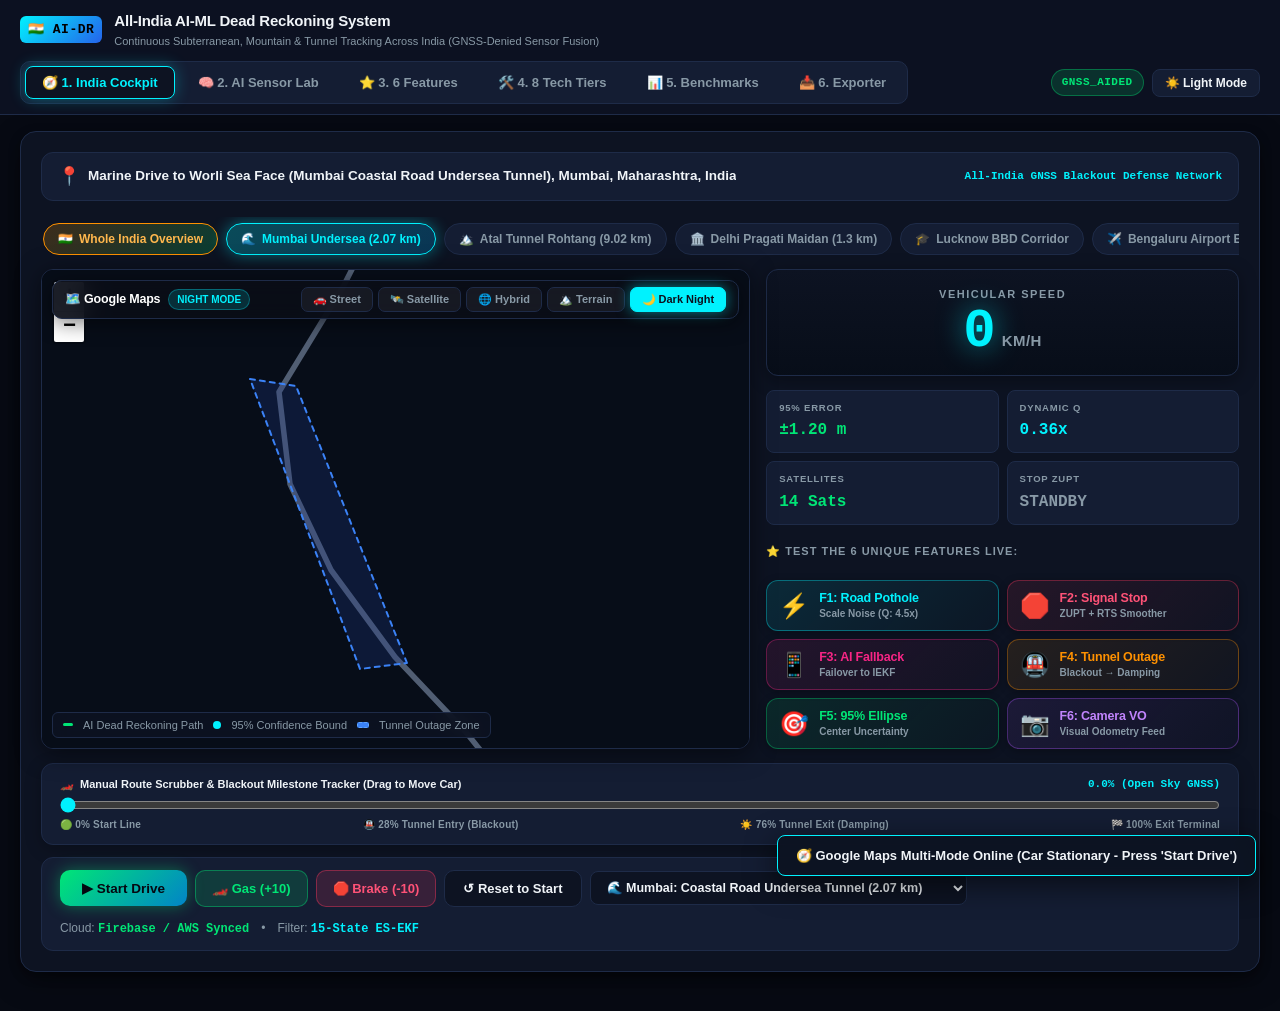
==== commit 5d6cdce6: "feat: Google Maps 5-mode switch, manual user drive controls, stationary start, and route scrubber" ====
--- a/docs/index.html
+++ b/docs/index.html
@@ -88,13 +88,31 @@
           
           <!-- Leaflet Real Geographic Map Viewport (Left 3 cols) -->
           <div class="map-viewport">
-            <!-- Interactive Map Layer Selector Chips -->
-            <div class="map-layer-selector">
-              <button class="map-layer-btn active" data-layer="google_dark" title="Dark High-Contrast Automotive Theme">🌙 Dark</button>
-              <button class="map-layer-btn" data-layer="google_roadmap" title="Daylight Street Navigation">🚗 Street</button>
-              <button class="map-layer-btn" data-layer="google_satellite" title="High-Resolution Satellite Imagery">🛰️ Satellite</button>
-              <button class="map-layer-btn" data-layer="osm" title="OpenStreetMap Cartography">🌐 OSM</button>
-            </div>
+            <!-- Google Maps Multi-Mode Selection Toolbar -->
+            <div class="google-maps-toolbar">
+              <div class="gmaps-brand-label">
+                <span class="gmaps-logo">🗺️ Google Maps</span>
+                <span class="gmaps-mode-tag" id="currentMapModeLabel">Night Mode</span>
+              </div>
+              <div class="gmaps-mode-buttons">
+                <button class="gmode-btn" data-layer="google_roadmap" title="Google Maps Daylight Street View">
+                  🚗 Street
+                </button>
+                <button class="gmode-btn" data-layer="google_satellite" title="Google Earth High-Resolution Satellite">
+                  🛰️ Satellite
+                </button>
+                <button class="gmode-btn" data-layer="google_hybrid" title="Google Maps Hybrid: Satellite with Roads &amp; Labels">
+                  🌐 Hybrid
+                </button>
+                <button class="gmode-btn" data-layer="google_terrain" title="Google Maps Topographical Terrain &amp; Elevation">
+                  🏔️ Terrain
+                </button>
+                <button class="gmode-btn active" data-layer="google_dark" title="Google Maps Dark Automotive Night View">
+                  🌙 Dark Night
+                </button>
+              </div>
+            </div>
+
 
             <!-- The Real Interactive Leaflet Map Container -->
             <div id="map"></div>
@@ -202,14 +220,34 @@
           </div>
         </div>
 
+        <!-- ROUTE POSITION SCRUBBER & REAL-TIME MILESTONE TRACKER -->
+        <div class="route-scrubber-bar">
+          <div class="scrubber-header">
+            <span class="scrubber-title">
+              <span>🏎️</span> Manual Route Scrubber &amp; Blackout Milestone Tracker (Drag to Move Car)
+            </span>
+            <span id="scrubberPercentLabel" style="font-family: var(--font-mono); color: var(--accent-cyan); font-weight: 800;">
+              0.0% (Standby at Start Line)
+            </span>
+          </div>
+          <input type="range" id="routeScrubber" min="0" max="100" value="0" step="0.1" class="route-slider" title="Drag to manually position vehicle anywhere along corridor">
+          <div class="scrubber-milestones">
+            <span>🟢 0% Start Line</span>
+            <span id="milestoneTunnelIn">🚇 28% Tunnel Entry (Blackout)</span>
+            <span id="milestoneTunnelOut">☀️ 78% Tunnel Exit (Damping)</span>
+            <span>🏁 100% Exit Terminal</span>
+          </div>
+        </div>
+
         <!-- Cockpit Controls Bar -->
         <div class="cockpit-controls">
-          <div style="display: flex; align-items: center; gap: 10px; flex-wrap: wrap;">
+          <div style="display: flex; align-items: center; gap: 8px; flex-wrap: wrap;">
             <button id="btnPlay" class="btn-drive-main">▶ Start Drive</button>
-            <button id="btnReset" class="btn-drive-reset">↺ Reset</button>
+            <button id="btnGas" class="btn-drive-gas" title="Manual Accelerate (+10 km/h)">🏎️ Gas (+10)</button>
+            <button id="btnBrake" class="btn-drive-brake" title="Manual Brake / Slow (-10 km/h)">🛑 Brake (-10)</button>
+            <button id="btnReset" class="btn-drive-reset">↺ Reset to Start</button>
             
             <select id="scenarioSelect" class="scenario-select">
-              <option value="india">🇮🇳 Whole India: Pan-India Subterranean &amp; Highway Network</option>
               <option value="mumbai">🌊 Mumbai: Coastal Road Undersea Tunnel (2.07 km)</option>
               <option value="atal">🏔️ Himachal: Atal Tunnel Rohtang (9.02 km)</option>
               <option value="delhi">🏛️ New Delhi: Pragati Maidan Tunnel (1.3 km)</option>
@@ -217,6 +255,7 @@
               <option value="bengaluru">✈️ Bengaluru: Kempegowda Airport Expressway</option>
               <option value="kolkata">🚇 Kolkata: Hooghly River Under-River Tunnel</option>
               <option value="kashmir">❄️ Jammu &amp; Kashmir: Chenani-Nashri Tunnel (9.28 km)</option>
+              <option value="india">🇮🇳 Whole India: Pan-India Network Overview</option>
             </select>
           </div>
           <div style="font-size: 12px; color: var(--text-muted); display: flex; align-items: center; gap: 12px;">
@@ -225,6 +264,7 @@
             <span>Filter: <strong style="color: var(--accent-cyan); font-family: var(--font-mono);">15-State ES-EKF</strong></span>
           </div>
         </div>
+
 
 
       </div>
--- a/docs/styles.css
+++ b/docs/styles.css
@@ -349,41 +349,88 @@
   filter: invert(100%) hue-rotate(180deg) brightness(90%) contrast(90%) saturate(140%);
 }
 
-.map-layer-selector {
+/* Google Maps Mode Switcher Toolbar */
+.google-maps-toolbar {
   position: absolute;
   top: 10px;
+  left: 10px;
   right: 10px;
   z-index: 1000;
   display: flex;
-  gap: 4px;
-  background: rgba(13, 19, 34, 0.88);
-  backdrop-filter: blur(8px);
-  padding: 4px;
-  border-radius: 8px;
-  border: 1px solid var(--border);
-}
-
-.map-layer-btn {
-  background: transparent;
-  border: none;
+  align-items: center;
+  justify-content: space-between;
+  background: rgba(10, 14, 23, 0.92);
+  backdrop-filter: blur(12px);
+  padding: 6px 12px;
+  border-radius: 10px;
+  border: 1.5px solid var(--border);
+  box-shadow: 0 4px 20px rgba(0, 0, 0, 0.5);
+  flex-wrap: wrap;
+  gap: 8px;
+}
+
+.gmaps-brand-label {
+  display: flex;
+  align-items: center;
+  gap: 8px;
+}
+
+.gmaps-logo {
+  font-size: 12.5px;
+  font-weight: 900;
+  color: #fff;
+  letter-spacing: -0.2px;
+  display: flex;
+  align-items: center;
+  gap: 5px;
+}
+
+.gmaps-mode-tag {
+  font-size: 10px;
+  font-weight: 800;
+  color: var(--accent-cyan);
+  background: rgba(0, 242, 254, 0.15);
+  border: 1px solid rgba(0, 242, 254, 0.3);
+  padding: 2px 8px;
+  border-radius: 12px;
+  text-transform: uppercase;
+}
+
+.gmaps-mode-buttons {
+  display: flex;
+  align-items: center;
+  gap: 5px;
+  flex-wrap: wrap;
+}
+
+.gmode-btn {
+  background: rgba(255, 255, 255, 0.05);
+  border: 1px solid var(--border);
   color: var(--text-muted);
   font-size: 11px;
-  font-weight: 700;
-  padding: 4px 8px;
-  border-radius: 6px;
+  font-weight: 800;
+  padding: 5px 11px;
+  border-radius: 7px;
   cursor: pointer;
   transition: all 0.2s ease;
-}
-
-.map-layer-btn:hover {
-  color: var(--text-main);
-  background: rgba(255, 255, 255, 0.06);
-}
-
-.map-layer-btn.active {
-  background: var(--accent-cyan);
+  display: flex;
+  align-items: center;
+  gap: 4px;
+}
+
+.gmode-btn:hover {
+  color: #fff;
+  background: rgba(255, 255, 255, 0.12);
+  border-color: rgba(255, 255, 255, 0.2);
+}
+
+.gmode-btn.active {
+  background: #00f2fe;
   color: #0b111e;
-}
+  border-color: #00f2fe;
+  box-shadow: 0 0 14px rgba(0, 242, 254, 0.5);
+}
+
 
 .camera-hud-overlay {
   position: absolute;
@@ -777,56 +824,150 @@
   background: rgba(168, 85, 247, 0.18);
 }
 
+/* Route Progress Scrubber Bar */
+.route-scrubber-bar {
+  display: flex;
+  flex-direction: column;
+  gap: 8px;
+  background: var(--bg-surface);
+  border: 1.5px solid var(--border);
+  border-radius: var(--radius-lg);
+  padding: 12px 18px;
+  margin-top: 14px;
+  box-shadow: 0 4px 16px rgba(0, 0, 0, 0.25);
+}
+
+.scrubber-header {
+  display: flex;
+  align-items: center;
+  justify-content: space-between;
+  font-size: 11px;
+  font-weight: 800;
+  color: var(--text-muted);
+}
+
+.scrubber-title {
+  display: flex;
+  align-items: center;
+  gap: 6px;
+  color: var(--text-main);
+}
+
+.route-slider {
+  width: 100%;
+  height: 8px;
+  border-radius: 4px;
+  background: #1e293b;
+  outline: none;
+  cursor: pointer;
+  accent-color: var(--accent-cyan);
+  transition: all 0.2s ease;
+}
+
+.route-slider:hover {
+  filter: brightness(1.2);
+}
+
+.scrubber-milestones {
+  display: flex;
+  justify-content: space-between;
+  font-size: 10px;
+  color: var(--text-muted);
+  font-weight: 700;
+  letter-spacing: 0.2px;
+}
+
 /* Cockpit Control Bar */
 .cockpit-controls {
-
   display: flex;
   align-items: center;
   justify-content: space-between;
   background: var(--bg-surface);
-  border: 1px solid var(--border);
+  border: 1.5px solid var(--border);
   border-radius: var(--radius-lg);
-  padding: 10px 16px;
+  padding: 12px 18px;
   gap: 12px;
   flex-wrap: wrap;
-  margin-top: 16px;
+  margin-top: 12px;
 }
 
 .btn-drive-main {
-  background: linear-gradient(135deg, #00f2fe, #0284c7);
-  color: #000;
+  background: linear-gradient(135deg, #00e676, #0284c7);
+  color: #050811;
   border: none;
-  font-weight: 800;
-  font-size: 13px;
-  padding: 9px 22px;
-  border-radius: 8px;
+  font-weight: 900;
+  font-size: 13.5px;
+  padding: 10px 22px;
+  border-radius: 10px;
   cursor: pointer;
-  transition: all 0.2s;
-  display: flex;
-  align-items: center;
-  gap: 6px;
+  transition: all 0.2s ease;
+  display: flex;
+  align-items: center;
+  gap: 7px;
+  box-shadow: 0 0 16px rgba(0, 230, 118, 0.4);
 }
 
 .btn-drive-main:hover {
   filter: brightness(1.15);
-  box-shadow: var(--shadow-glow-cyan);
+  box-shadow: 0 0 24px rgba(0, 230, 118, 0.65);
+  transform: translateY(-1px);
+}
+
+.btn-drive-gas {
+  background: rgba(0, 230, 118, 0.15);
+  border: 1.5px solid rgba(0, 230, 118, 0.4);
+  color: var(--accent-green);
+  font-weight: 800;
+  font-size: 13px;
+  padding: 10px 16px;
+  border-radius: 10px;
+  cursor: pointer;
+  transition: all 0.2s ease;
+}
+
+.btn-drive-gas:hover {
+  background: rgba(0, 230, 118, 0.25);
+  border-color: var(--accent-green);
+  box-shadow: 0 0 14px rgba(0, 230, 118, 0.4);
+  transform: translateY(-1px);
+}
+
+.btn-drive-brake {
+  background: rgba(255, 56, 92, 0.15);
+  border: 1.5px solid rgba(255, 56, 92, 0.4);
+  color: #ff5277;
+  font-weight: 800;
+  font-size: 13px;
+  padding: 10px 16px;
+  border-radius: 10px;
+  cursor: pointer;
+  transition: all 0.2s ease;
+}
+
+.btn-drive-brake:hover {
+  background: rgba(255, 56, 92, 0.25);
+  border-color: #ff385c;
+  box-shadow: 0 0 14px rgba(255, 56, 92, 0.4);
+  transform: translateY(-1px);
 }
 
 .btn-drive-reset {
   background: var(--bg-card);
-  border: 1px solid var(--border);
-  color: var(--text-main);
-  font-weight: 700;
+  border: 1.5px solid var(--border);
+  color: var(--text-main);
+  font-weight: 800;
   font-size: 13px;
-  padding: 9px 16px;
-  border-radius: 8px;
+  padding: 10px 18px;
+  border-radius: 10px;
   cursor: pointer;
-  transition: all 0.2s;
+  transition: all 0.2s ease;
 }
 
 .btn-drive-reset:hover {
   border-color: var(--accent-cyan);
-}
+  background: rgba(255, 255, 255, 0.08);
+}
+
 
 .scenario-select {
   background: var(--bg-card);
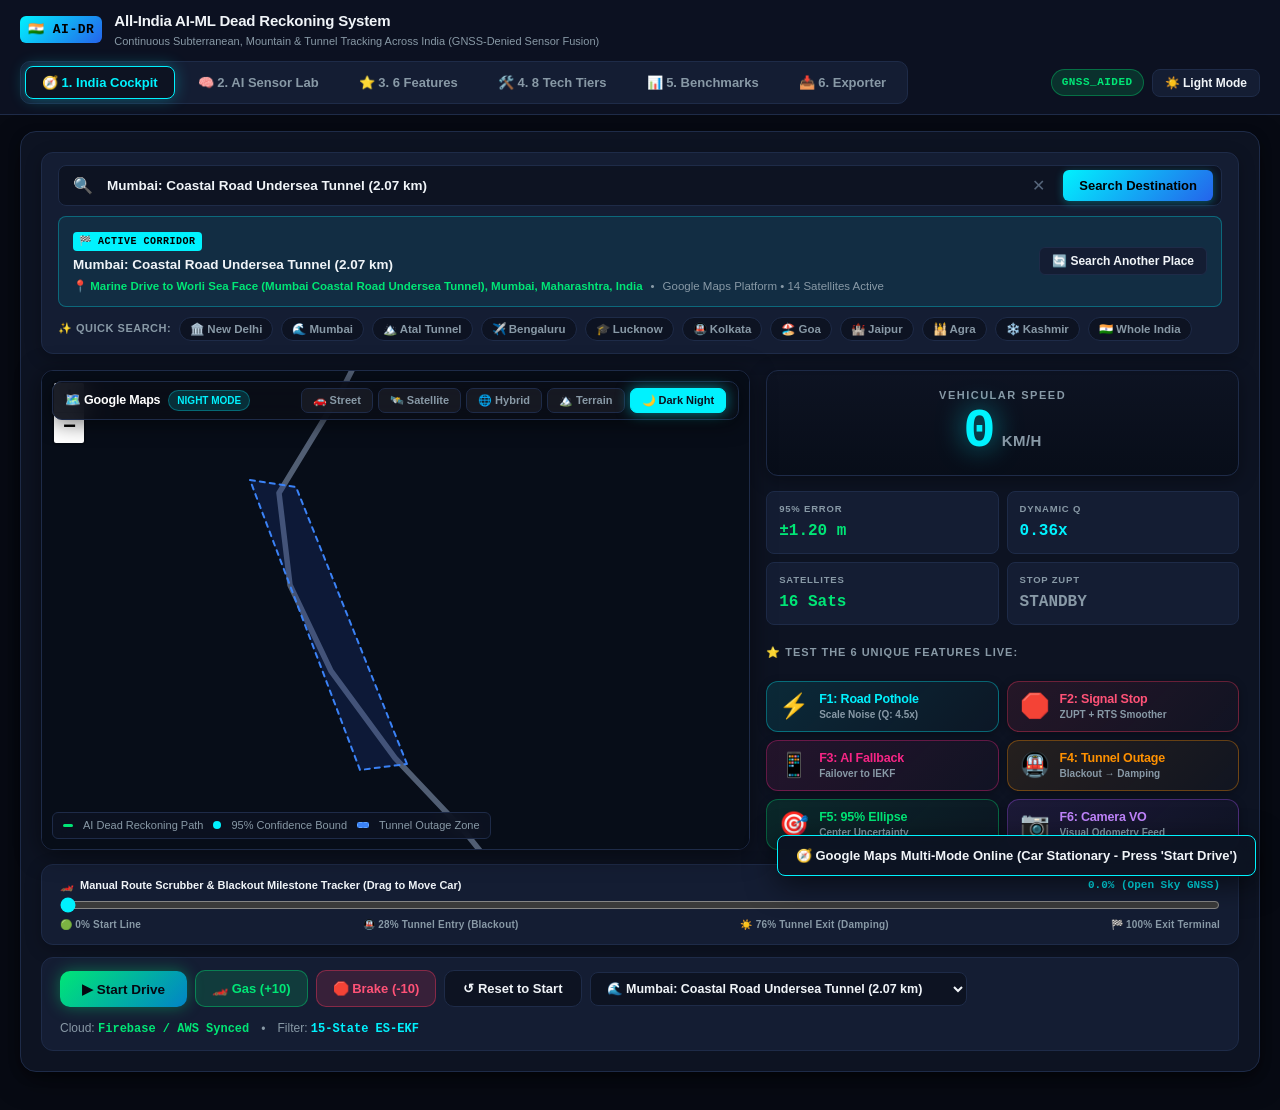
==== commit fdf927af: "feat: user destination search bar with autocomplete, custom routing, and interactive map click desti" ====
--- a/docs/index.html
+++ b/docs/index.html
@@ -46,41 +46,59 @@
     <section id="view-cockpit" class="tab-pane active">
       <div class="panel-card">
         
-        <!-- Address & Status Banner -->
-        <div class="cockpit-top-bar">
-          <div class="address-group">
-            <span style="font-size: 18px;">📍</span>
-            <span id="cockpitAddressText" class="address-txt">🇮🇳 Pan-India Overview: Strategic Underground Tunnels &amp; High-Speed Corridors</span>
-          </div>
-          <div class="address-src-tag">All-India GNSS Blackout Defense Network</div>
-        </div>
-
-        <!-- PAN-INDIA INTERACTIVE CORRIDOR SELECTION RIBBON -->
-        <div class="corridor-ribbon">
-          <button class="corridor-chip corridor-chip-india active" data-scenario="india">
-            <span>🇮🇳</span> Whole India Overview
-          </button>
-          <button class="corridor-chip" data-scenario="mumbai">
-            <span>🌊</span> Mumbai Undersea (2.07 km)
-          </button>
-          <button class="corridor-chip" data-scenario="atal">
-            <span>🏔️</span> Atal Tunnel Rohtang (9.02 km)
-          </button>
-          <button class="corridor-chip" data-scenario="delhi">
-            <span>🏛️</span> Delhi Pragati Maidan (1.3 km)
-          </button>
-          <button class="corridor-chip" data-scenario="lucknow">
-            <span>🎓</span> Lucknow BBD Corridor
-          </button>
-          <button class="corridor-chip" data-scenario="bengaluru">
-            <span>✈️</span> Bengaluru Airport Express
-          </button>
-          <button class="corridor-chip" data-scenario="kolkata">
-            <span>🚇</span> Kolkata Metro Under-River
-          </button>
-          <button class="corridor-chip" data-scenario="kashmir">
-            <span>❄️</span> Kashmir Chenani-Nashri (9.28 km)
-          </button>
+        <!-- USER DESTINATION SEARCH & NAVIGATION CONSOLE -->
+        <div class="search-destination-box">
+          <div class="search-input-row">
+            <span class="search-icon-prefix">🔍</span>
+            <input 
+              type="text" 
+              id="destSearchInput" 
+              class="dest-search-input" 
+              placeholder="Search any destination in India or worldwide (e.g. Connaught Place Delhi, Marine Drive Mumbai, Bengaluru Airport, Goa, Taj Mahal...)"
+              autocomplete="off"
+            />
+            <button id="btnClearSearch" class="btn-clear-search" title="Clear Search" style="display: none;">✕</button>
+            <button id="btnSearchDest" class="btn-search-dest" title="Search Destination">
+              <span>Search Destination</span>
+            </button>
+          </div>
+          
+          <!-- Autocomplete & Search Results Dropdown -->
+          <div id="destSearchResults" class="dest-search-results" style="display: none;"></div>
+
+          <!-- Active Destination & Route Details Banner (Dynamic, shows user's searched destination) -->
+          <div id="activeDestDetails" class="active-dest-details">
+            <div class="active-dest-left">
+              <div class="active-dest-badge" id="activeDestBadge">🏁 ACTIVE DESTINATION</div>
+              <div id="activeDestName" class="active-dest-name">🔍 Type any destination above or click anywhere on the map to set destination!</div>
+              <div id="activeDestMetrics" class="active-dest-metrics">
+                <span>AI Dead Reckoning Active</span>
+                <span>•</span>
+                <span>15-State ES-EKF Fusion</span>
+                <span>•</span>
+                <span>Subterranean Tunnel Blackout Defense Ready</span>
+              </div>
+            </div>
+            <div class="active-dest-right">
+              <button id="btnChangeDest" class="btn-change-dest" title="Clear and search new destination">🔄 Search Another Place</button>
+            </div>
+          </div>
+
+          <!-- Quick Destination Search Shortcuts -->
+          <div class="quick-dest-shortcuts">
+            <span class="quick-dest-label">✨ Quick Search:</span>
+            <button class="quick-chip" data-dest="New Delhi (Connaught Place &amp; India Gate)" data-lat="28.6280" data-lng="77.2180">🏛️ New Delhi</button>
+            <button class="quick-chip" data-dest="Mumbai (Marine Drive &amp; Coastal Road)" data-lat="18.9438" data-lng="72.8232">🌊 Mumbai</button>
+            <button class="quick-chip" data-dest="Himachal Pradesh (Atal Tunnel Rohtang)" data-lat="32.4030" data-lng="77.1490">🏔️ Atal Tunnel</button>
+            <button class="quick-chip" data-dest="Bengaluru (Kempegowda Int'l Airport Express)" data-lat="13.1980" data-lng="77.7060">✈️ Bengaluru</button>
+            <button class="quick-chip" data-dest="Lucknow (BBD University Corridor)" data-lat="26.8955" data-lng="81.0720">🎓 Lucknow</button>
+            <button class="quick-chip" data-dest="Kolkata (Hooghly River Underwater Metro)" data-lat="22.5800" data-lng="88.3450">🚇 Kolkata</button>
+            <button class="quick-chip" data-dest="Goa (Calangute Beach Highway)" data-lat="15.5430" data-lng="73.7554">🏖️ Goa</button>
+            <button class="quick-chip" data-dest="Jaipur (Hawa Mahal &amp; Pink City)" data-lat="26.9239" data-lng="75.8267">🏰 Jaipur</button>
+            <button class="quick-chip" data-dest="Agra (Taj Mahal Gateway)" data-lat="27.1751" data-lng="78.0421">🕌 Agra</button>
+            <button class="quick-chip" data-dest="Chenani-Nashri Tunnel, Jammu &amp; Kashmir" data-lat="33.0450" data-lng="75.2950">❄️ Kashmir</button>
+            <button class="quick-chip" data-dest="Pan-India Overview" data-lat="22.5000" data-lng="78.9629" data-pan="true">🇮🇳 Whole India</button>
+          </div>
         </div>
 
         <!-- Cockpit Map & Telemetry Grid -->
@@ -248,6 +266,7 @@
             <button id="btnReset" class="btn-drive-reset">↺ Reset to Start</button>
             
             <select id="scenarioSelect" class="scenario-select">
+              <option value="custom" id="customScenarioOpt" style="display:none;">🏁 Custom Destination</option>
               <option value="mumbai">🌊 Mumbai: Coastal Road Undersea Tunnel (2.07 km)</option>
               <option value="atal">🏔️ Himachal: Atal Tunnel Rohtang (9.02 km)</option>
               <option value="delhi">🏛️ New Delhi: Pragati Maidan Tunnel (1.3 km)</option>
--- a/docs/styles.css
+++ b/docs/styles.css
@@ -314,6 +314,332 @@
   white-space: nowrap;
 }
 
+/* User Destination Search Console */
+.search-destination-box {
+  background: var(--bg-surface);
+  border: 1.5px solid var(--border);
+  border-radius: var(--radius-lg);
+  padding: 12px 16px;
+  margin-bottom: 16px;
+  display: flex;
+  flex-direction: column;
+  gap: 10px;
+  position: relative;
+  box-shadow: 0 4px 16px rgba(0, 0, 0, 0.25);
+  transition: border-color 0.2s;
+}
+
+.search-destination-box:focus-within {
+  border-color: var(--accent-cyan);
+  box-shadow: 0 0 0 2px rgba(0, 242, 254, 0.2), 0 4px 16px rgba(0, 0, 0, 0.25);
+}
+
+.search-input-row {
+  display: flex;
+  align-items: center;
+  gap: 10px;
+  background: var(--bg-card);
+  border: 1.5px solid var(--border);
+  border-radius: var(--radius-md);
+  padding: 4px 8px 4px 14px;
+  transition: all 0.2s;
+}
+
+.search-input-row:focus-within {
+  border-color: var(--accent-cyan);
+}
+
+.search-icon-prefix {
+  font-size: 16px;
+  color: var(--accent-cyan);
+}
+
+.dest-search-input {
+  flex: 1;
+  background: transparent;
+  border: none;
+  outline: none;
+  font-family: var(--font-sans);
+  font-size: 13.5px;
+  font-weight: 600;
+  color: var(--text-main);
+  padding: 8px 4px;
+}
+
+.dest-search-input::placeholder {
+  color: var(--text-dim);
+  font-weight: 500;
+}
+
+.btn-clear-search {
+  background: none;
+  border: none;
+  color: var(--text-dim);
+  font-size: 16px;
+  cursor: pointer;
+  padding: 4px 8px;
+  border-radius: 50%;
+  transition: all 0.2s;
+}
+
+.btn-clear-search:hover {
+  color: var(--text-main);
+  background: rgba(255, 255, 255, 0.1);
+}
+
+.btn-search-dest {
+  background: linear-gradient(135deg, #00f2fe, #2563eb);
+  color: #000;
+  border: none;
+  border-radius: var(--radius-sm);
+  padding: 8px 16px;
+  font-size: 13px;
+  font-weight: 800;
+  cursor: pointer;
+  display: flex;
+  align-items: center;
+  gap: 6px;
+  transition: all 0.2s;
+  box-shadow: 0 2px 8px rgba(0, 242, 254, 0.3);
+  white-space: nowrap;
+}
+
+.btn-search-dest:hover {
+  transform: translateY(-1px);
+  box-shadow: 0 4px 12px rgba(0, 242, 254, 0.45);
+}
+
+/* Autocomplete / Geocoding Results Dropdown */
+.dest-search-results {
+  position: absolute;
+  top: calc(100% - 4px);
+  left: 16px;
+  right: 16px;
+  background: var(--bg-card);
+  border: 1.5px solid var(--accent-cyan);
+  border-radius: var(--radius-md);
+  box-shadow: 0 12px 32px rgba(0, 0, 0, 0.6);
+  z-index: 2000;
+  max-height: 280px;
+  overflow-y: auto;
+  display: flex;
+  flex-direction: column;
+}
+
+.dest-result-item {
+  padding: 10px 14px;
+  display: flex;
+  align-items: center;
+  gap: 12px;
+  cursor: pointer;
+  border-bottom: 1px solid var(--border);
+  transition: background 0.15s;
+}
+
+.dest-result-item:last-child {
+  border-bottom: none;
+}
+
+.dest-result-item:hover, .dest-result-item.active {
+  background: rgba(0, 242, 254, 0.12);
+}
+
+.dest-result-icon {
+  font-size: 18px;
+  flex-shrink: 0;
+}
+
+.dest-result-content {
+  display: flex;
+  flex-direction: column;
+  overflow: hidden;
+}
+
+.dest-result-title {
+  font-size: 13.5px;
+  font-weight: 700;
+  color: var(--text-main);
+  white-space: nowrap;
+  overflow: hidden;
+  text-overflow: ellipsis;
+}
+
+.dest-result-sub {
+  font-size: 11.5px;
+  color: var(--text-muted);
+  white-space: nowrap;
+  overflow: hidden;
+  text-overflow: ellipsis;
+}
+
+/* Active Destination Banner */
+.active-dest-details {
+  background: rgba(0, 242, 254, 0.08);
+  border: 1px solid rgba(0, 242, 254, 0.3);
+  border-radius: var(--radius-md);
+  padding: 10px 14px;
+  display: flex;
+  align-items: center;
+  justify-content: space-between;
+  flex-wrap: wrap;
+  gap: 10px;
+}
+
+.active-dest-badge {
+  display: inline-block;
+  font-size: 10px;
+  font-family: var(--font-mono);
+  font-weight: 900;
+  color: #000;
+  background: var(--accent-cyan);
+  padding: 2px 6px;
+  border-radius: 4px;
+  letter-spacing: 0.5px;
+  margin-bottom: 4px;
+}
+
+.active-dest-name {
+  font-size: 13.5px;
+  font-weight: 800;
+  color: var(--text-main);
+}
+
+.active-dest-metrics {
+  font-size: 11.5px;
+  color: var(--text-muted);
+  display: flex;
+  align-items: center;
+  gap: 8px;
+  flex-wrap: wrap;
+  margin-top: 3px;
+}
+
+.active-dest-metrics strong {
+  color: var(--accent-green);
+}
+
+.btn-change-dest {
+  background: var(--bg-surface);
+  border: 1px solid var(--border);
+  color: var(--text-main);
+  padding: 6px 12px;
+  border-radius: var(--radius-sm);
+  font-size: 12px;
+  font-weight: 700;
+  cursor: pointer;
+  transition: all 0.2s;
+  white-space: nowrap;
+}
+
+.btn-change-dest:hover {
+  border-color: var(--accent-cyan);
+  color: var(--accent-cyan);
+}
+
+/* Quick Destination Shortcuts */
+.quick-dest-shortcuts {
+  display: flex;
+  align-items: center;
+  gap: 8px;
+  flex-wrap: wrap;
+}
+
+.quick-dest-label {
+  font-size: 11px;
+  font-weight: 800;
+  color: var(--text-muted);
+  text-transform: uppercase;
+  letter-spacing: 0.5px;
+}
+
+.quick-chip {
+  background: var(--bg-card);
+  border: 1px solid var(--border);
+  color: var(--text-muted);
+  border-radius: 20px;
+  padding: 4px 10px;
+  font-size: 11.5px;
+  font-weight: 600;
+  cursor: pointer;
+  transition: all 0.2s;
+  display: flex;
+  align-items: center;
+  gap: 4px;
+}
+
+.quick-chip:hover {
+  border-color: var(--accent-cyan);
+  color: var(--text-main);
+  background: rgba(0, 242, 254, 0.08);
+}
+
+.quick-chip.active {
+  background: rgba(0, 242, 254, 0.2);
+  border-color: var(--accent-cyan);
+  color: var(--accent-cyan);
+  font-weight: 700;
+}
+
+/* Destination Marker on Leaflet Map */
+.dest-marker-container {
+  background: transparent;
+  border: none;
+}
+
+.dest-marker-icon {
+  display: flex;
+  flex-direction: column;
+  align-items: center;
+  transform: translate(-50%, -100%);
+  filter: drop-shadow(0 4px 8px rgba(0, 0, 0, 0.7));
+}
+
+.dest-flag-badge {
+  background: linear-gradient(135deg, #ff3366, #ff6b6b);
+  color: #fff;
+  font-size: 16px;
+  padding: 4px 6px;
+  border-radius: 50%;
+  border: 2px solid #fff;
+  box-shadow: 0 0 14px rgba(255, 51, 102, 0.8);
+  animation: bounce 2s infinite ease-in-out;
+}
+
+@keyframes bounce {
+  0%, 100% { transform: translateY(0); }
+  50% { transform: translateY(-6px); }
+}
+
+.dest-label-tooltip {
+  background: rgba(13, 19, 34, 0.95);
+  border: 1px solid var(--accent-cyan);
+  color: #fff;
+  font-size: 11px;
+  font-weight: 800;
+  padding: 2px 6px;
+  border-radius: 4px;
+  white-space: nowrap;
+  margin-top: 2px;
+}
+
+/* Map Click Popup */
+.map-click-popup {
+  padding: 4px;
+}
+
+.btn-popup-set-dest {
+  background: linear-gradient(135deg, #00f2fe, #2563eb);
+  color: #000;
+  border: none;
+  font-size: 12px;
+  font-weight: 800;
+  padding: 6px 12px;
+  border-radius: 6px;
+  cursor: pointer;
+  width: 100%;
+  margin-top: 4px;
+}
+
 .cockpit-grid {
   display: grid;
   grid-template-columns: 3fr 2fr;
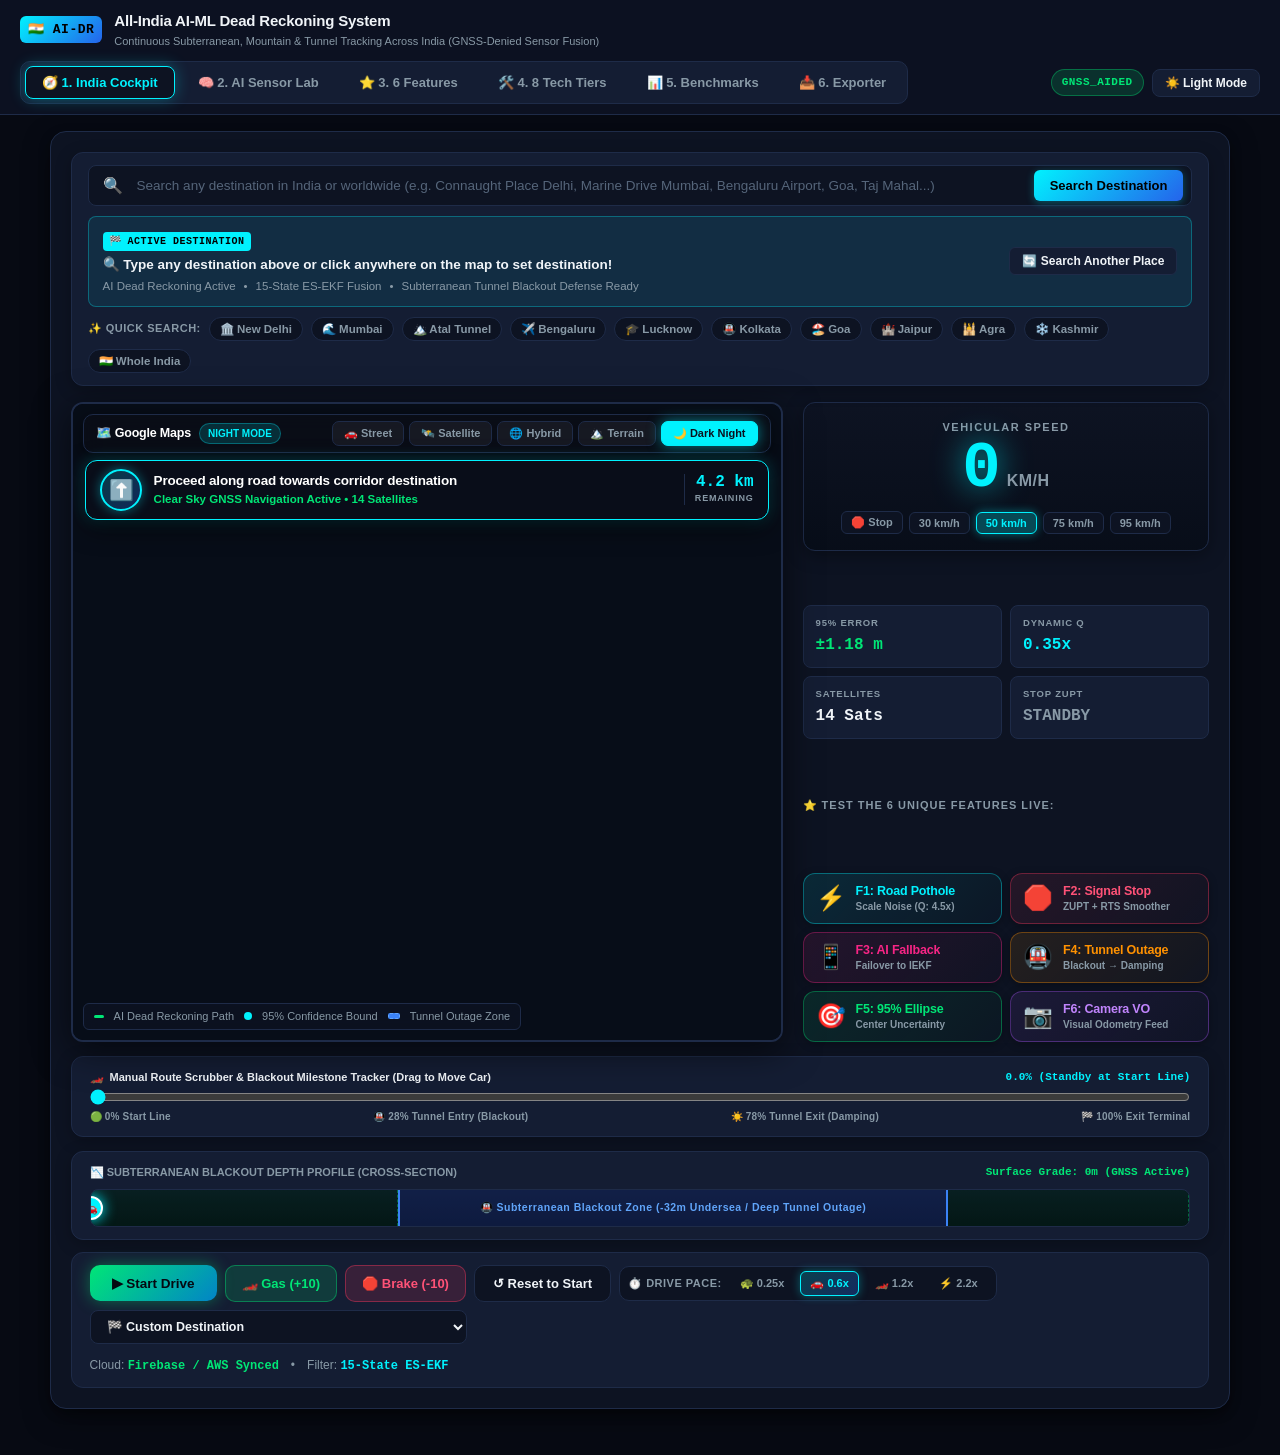
==== commit 2377c7b8: "feat: realistic leisurely drive movement, expansive 1720px big UI layout, 640px map, live turn-by-tu" ====
--- a/docs/index.html
+++ b/docs/index.html
@@ -131,6 +131,18 @@
               </div>
             </div>
 
+            <!-- Interactive Live Turn-by-Turn Guidance HUD -->
+            <div id="liveTurnHud" class="live-turn-hud">
+              <div class="turn-symbol-circle" id="turnSymbol">⬆️</div>
+              <div class="turn-text-content">
+                <div class="turn-instruction-main" id="turnMainText">Proceed along road towards corridor destination</div>
+                <div class="turn-instruction-sub" id="turnSubText">Clear Sky GNSS Navigation Active • 14 Satellites</div>
+              </div>
+              <div class="turn-metrics-badge">
+                <span id="turnDistVal">4.2 km</span>
+                <span class="turn-dist-unit">REMAINING</span>
+              </div>
+            </div>
 
             <!-- The Real Interactive Leaflet Map Container -->
             <div id="map"></div>
@@ -152,12 +164,20 @@
           <!-- Telemetry Column (Right 2 cols) -->
           <div class="telemetry-column">
             
-            <!-- Speedometer Card -->
+            <!-- Speedometer Card with Interactive Presets -->
             <div class="speedometer-card">
               <div class="speedometer-title">VEHICULAR SPEED</div>
               <div class="speed-row">
                 <span id="speedDisplay" class="speed-number">0</span>
                 <span class="speed-unit">KM/H</span>
+              </div>
+              <!-- Interactive Speed Presets Bar -->
+              <div class="speed-preset-bar">
+                <button class="btn-speed-preset" data-speed="0">🛑 Stop</button>
+                <button class="btn-speed-preset" data-speed="30">30 km/h</button>
+                <button class="btn-speed-preset active" data-speed="50">50 km/h</button>
+                <button class="btn-speed-preset" data-speed="75">75 km/h</button>
+                <button class="btn-speed-preset" data-speed="95">95 km/h</button>
               </div>
             </div>
 
@@ -257,6 +277,22 @@
           </div>
         </div>
 
+        <!-- Interactive Subterranean Elevation Profile Card -->
+        <div class="elevation-profile-card">
+          <div class="elevation-header">
+            <span>📉 SUBTERRANEAN BLACKOUT DEPTH PROFILE (CROSS-SECTION)</span>
+            <span id="elevationStatusText" style="font-family: var(--font-mono); color: var(--accent-green);">Surface Grade: 0m (GNSS Active)</span>
+          </div>
+          <div class="elevation-track" id="elevationTrack">
+            <div class="elevation-zone-surface" style="left: 0%; width: 28%;"></div>
+            <div class="elevation-zone-tunnel" id="elevationTunnelZone" style="left: 28%; width: 50%;">
+              <span>🚇 Subterranean Blackout Zone (-32m Undersea / Deep Tunnel Outage)</span>
+            </div>
+            <div class="elevation-zone-surface" style="left: 78%; width: 22%;"></div>
+            <div class="elevation-car-cursor" id="elevationCarCursor" style="left: 0%;" title="Vehicle Cross-Section Position">🚗</div>
+          </div>
+        </div>
+
         <!-- Cockpit Controls Bar -->
         <div class="cockpit-controls">
           <div style="display: flex; align-items: center; gap: 8px; flex-wrap: wrap;">
@@ -265,6 +301,15 @@
             <button id="btnBrake" class="btn-drive-brake" title="Manual Brake / Slow (-10 km/h)">🛑 Brake (-10)</button>
             <button id="btnReset" class="btn-drive-reset">↺ Reset to Start</button>
             
+            <!-- Interactive Simulation Speed Rate Selector -->
+            <div class="sim-speed-selector" title="Simulation Speed Rate">
+              <span class="sim-speed-label">⏱️ Drive Pace:</span>
+              <button class="btn-sim-speed" data-rate="0.25">🐢 0.25x</button>
+              <button class="btn-sim-speed active" data-rate="0.6">🚗 0.6x</button>
+              <button class="btn-sim-speed" data-rate="1.2">🏎️ 1.2x</button>
+              <button class="btn-sim-speed" data-rate="2.2">⚡ 2.2x</button>
+            </div>
+
             <select id="scenarioSelect" class="scenario-select">
               <option value="custom" id="customScenarioOpt" style="display:none;">🏁 Custom Destination</option>
               <option value="mumbai">🌊 Mumbai: Coastal Road Undersea Tunnel (2.07 km)</option>
--- a/docs/styles.css
+++ b/docs/styles.css
@@ -235,16 +235,16 @@
   color: var(--accent-cyan);
 }
 
-/* Main Content Area */
+/* Main Content Area - Expansive Layout */
 .main-content {
   flex: 1;
-  max-width: 1280px;
-  width: 100%;
+  max-width: 1720px;
+  width: 96%;
   margin: 0 auto;
-  padding: 16px 20px 40px;
+  padding: 16px 24px 48px;
   display: flex;
   flex-direction: column;
-  gap: 20px;
+  gap: 24px;
 }
 
 .tab-pane {
@@ -642,11 +642,11 @@
 
 .cockpit-grid {
   display: grid;
-  grid-template-columns: 3fr 2fr;
-  gap: 16px;
-}
-
-@media (max-width: 900px) {
+  grid-template-columns: 3.5fr 2fr;
+  gap: 20px;
+}
+
+@media (max-width: 1080px) {
   .cockpit-grid {
     grid-template-columns: 1fr;
   }
@@ -654,12 +654,103 @@
 
 .map-viewport {
   background: #050811;
-  border: 1.5px solid var(--border);
+  border: 2px solid var(--border);
   border-radius: var(--radius-lg);
   position: relative;
-  height: 480px;
+  height: 640px;
   overflow: hidden;
-  box-shadow: 0 4px 24px rgba(0, 0, 0, 0.5);
+  box-shadow: 0 8px 36px rgba(0, 0, 0, 0.6);
+}
+
+@media (min-width: 1440px) {
+  .map-viewport {
+    height: 700px;
+  }
+}
+
+/* Live Turn-by-Turn Dynamic Guidance HUD */
+.live-turn-hud {
+  position: absolute;
+  top: 56px;
+  left: 12px;
+  right: 12px;
+  z-index: 1000;
+  background: rgba(10, 14, 26, 0.94);
+  backdrop-filter: blur(14px);
+  border: 1.5px solid var(--accent-cyan);
+  border-radius: 12px;
+  padding: 8px 14px;
+  display: flex;
+  align-items: center;
+  justify-content: space-between;
+  gap: 12px;
+  box-shadow: 0 8px 24px rgba(0, 0, 0, 0.6), 0 0 16px rgba(0, 242, 254, 0.25);
+  animation: fadeIn 0.3s ease;
+  pointer-events: auto;
+}
+
+.turn-symbol-circle {
+  width: 42px;
+  height: 42px;
+  border-radius: 50%;
+  background: linear-gradient(135deg, rgba(0, 242, 254, 0.2), rgba(37, 99, 235, 0.3));
+  border: 2px solid var(--accent-cyan);
+  display: flex;
+  align-items: center;
+  justify-content: center;
+  font-size: 20px;
+  flex-shrink: 0;
+  box-shadow: 0 0 12px rgba(0, 242, 254, 0.4);
+}
+
+.turn-text-content {
+  display: flex;
+  flex-direction: column;
+  overflow: hidden;
+  flex: 1;
+}
+
+.turn-instruction-main {
+  font-size: 13.5px;
+  font-weight: 800;
+  color: #ffffff;
+  white-space: nowrap;
+  overflow: hidden;
+  text-overflow: ellipsis;
+  letter-spacing: -0.2px;
+}
+
+.turn-instruction-sub {
+  font-size: 11.5px;
+  color: var(--accent-green);
+  font-weight: 600;
+  white-space: nowrap;
+  overflow: hidden;
+  text-overflow: ellipsis;
+}
+
+.turn-metrics-badge {
+  display: flex;
+  flex-direction: column;
+  align-items: flex-end;
+  flex-shrink: 0;
+  padding-left: 10px;
+  border-left: 1px solid var(--border);
+}
+
+#turnDistVal {
+  font-size: 16px;
+  font-weight: 900;
+  font-family: var(--font-mono);
+  color: var(--accent-cyan);
+  line-height: 1.1;
+}
+
+.turn-dist-unit {
+  font-size: 9px;
+  font-weight: 800;
+  color: var(--text-muted);
+  letter-spacing: 0.8px;
 }
 
 
@@ -888,19 +979,55 @@
 }
 
 .speed-number {
-  font-size: 54px;
+  font-size: 64px;
   font-weight: 900;
   font-family: var(--font-mono);
   color: var(--accent-cyan);
   line-height: 1;
-  text-shadow: 0 0 28px rgba(0, 242, 254, 0.6);
+  text-shadow: 0 0 32px rgba(0, 242, 254, 0.7);
 }
 
 .speed-unit {
-  font-size: 15px;
+  font-size: 16px;
   font-weight: 800;
   color: var(--text-muted);
   letter-spacing: 0.5px;
+}
+
+/* Interactive Speed Presets Bar inside Speedometer */
+.speed-preset-bar {
+  display: flex;
+  align-items: center;
+  gap: 6px;
+  margin-top: 10px;
+  flex-wrap: wrap;
+  justify-content: center;
+}
+
+.btn-speed-preset {
+  background: var(--bg-card);
+  border: 1px solid var(--border);
+  color: var(--text-muted);
+  font-size: 11px;
+  font-weight: 800;
+  padding: 4px 9px;
+  border-radius: 6px;
+  cursor: pointer;
+  transition: all 0.2s;
+}
+
+.btn-speed-preset:hover {
+  border-color: var(--accent-cyan);
+  color: var(--text-main);
+  background: rgba(0, 242, 254, 0.1);
+  transform: translateY(-1px);
+}
+
+.btn-speed-preset.active {
+  background: rgba(0, 242, 254, 0.25);
+  border-color: var(--accent-cyan);
+  color: var(--accent-cyan);
+  box-shadow: 0 0 10px rgba(0, 242, 254, 0.4);
 }
 
 .metric-cards-grid {
@@ -1305,6 +1432,154 @@
   border-radius: 8px;
   outline: none;
   cursor: pointer;
+}
+
+/* Interactive Simulation Speed Controls */
+.sim-speed-selector {
+  display: flex;
+  align-items: center;
+  gap: 6px;
+  background: var(--bg-card);
+  border: 1.5px solid var(--border);
+  border-radius: 10px;
+  padding: 4px 8px;
+}
+
+.sim-speed-label {
+  font-size: 11px;
+  font-weight: 800;
+  color: var(--text-muted);
+  text-transform: uppercase;
+  letter-spacing: 0.5px;
+  margin-right: 2px;
+}
+
+.btn-sim-speed {
+  background: transparent;
+  border: 1px solid transparent;
+  color: var(--text-muted);
+  font-size: 11px;
+  font-weight: 800;
+  padding: 5px 9px;
+  border-radius: 6px;
+  cursor: pointer;
+  transition: all 0.18s;
+  white-space: nowrap;
+}
+
+.btn-sim-speed:hover {
+  color: var(--text-main);
+  background: rgba(255, 255, 255, 0.08);
+}
+
+.btn-sim-speed.active {
+  background: linear-gradient(135deg, rgba(0, 242, 254, 0.2), rgba(37, 99, 235, 0.3));
+  border-color: var(--accent-cyan);
+  color: var(--accent-cyan);
+  font-weight: 900;
+  box-shadow: 0 0 10px rgba(0, 242, 254, 0.35);
+}
+
+/* Interactive Subterranean Elevation Profile Bar */
+.elevation-profile-card {
+  background: var(--bg-surface);
+  border: 1.5px solid var(--border);
+  border-radius: var(--radius-lg);
+  padding: 12px 18px;
+  margin-top: 14px;
+  box-shadow: 0 4px 16px rgba(0, 0, 0, 0.25);
+  display: flex;
+  flex-direction: column;
+  gap: 8px;
+}
+
+.elevation-header {
+  display: flex;
+  align-items: center;
+  justify-content: space-between;
+  font-size: 11px;
+  font-weight: 800;
+  color: var(--text-muted);
+}
+
+.elevation-track {
+  position: relative;
+  width: 100%;
+  height: 38px;
+  background: linear-gradient(180deg, #090e1a 0%, #03060d 100%);
+  border: 1.5px solid var(--border);
+  border-radius: 8px;
+  overflow: hidden;
+  display: flex;
+  align-items: center;
+}
+
+.elevation-zone-surface {
+  position: absolute;
+  top: 0;
+  bottom: 0;
+  background: rgba(0, 230, 118, 0.08);
+  border-right: 1px dashed rgba(0, 230, 118, 0.4);
+}
+
+.elevation-zone-tunnel {
+  position: absolute;
+  top: 0;
+  bottom: 0;
+  background: rgba(30, 58, 138, 0.4);
+  border-left: 2px solid #3b82f6;
+  border-right: 2px solid #3b82f6;
+  display: flex;
+  align-items: center;
+  justify-content: center;
+  color: #60a5fa;
+  font-size: 10.5px;
+  font-weight: 800;
+  letter-spacing: 0.5px;
+}
+
+.elevation-car-cursor {
+  position: absolute;
+  top: 50%;
+  transform: translate(-50%, -50%);
+  width: 24px;
+  height: 24px;
+  border-radius: 50%;
+  background: var(--accent-cyan);
+  border: 2px solid #fff;
+  box-shadow: 0 0 14px var(--accent-cyan);
+  display: flex;
+  align-items: center;
+  justify-content: center;
+  font-size: 12px;
+  z-index: 10;
+  transition: left 0.1s linear;
+  cursor: grab;
+}
+
+/* Interactive Milestone Node Pins on Leaflet Map */
+.milestone-pin-badge {
+  background: rgba(10, 14, 26, 0.94);
+  border: 1.5px solid var(--border);
+  color: #ffffff;
+  padding: 4px 8px;
+  border-radius: 14px;
+  font-size: 10.5px;
+  font-weight: 800;
+  white-space: nowrap;
+  box-shadow: 0 2px 10px rgba(0, 0, 0, 0.5);
+  cursor: pointer;
+  display: flex;
+  align-items: center;
+  gap: 4px;
+  transition: all 0.2s ease;
+}
+
+.milestone-pin-badge:hover {
+  transform: scale(1.15) translateY(-2px);
+  border-color: var(--accent-cyan);
+  box-shadow: 0 0 16px rgba(0, 242, 254, 0.7);
+  color: var(--accent-cyan);
 }
 
 /* ==========================================================================
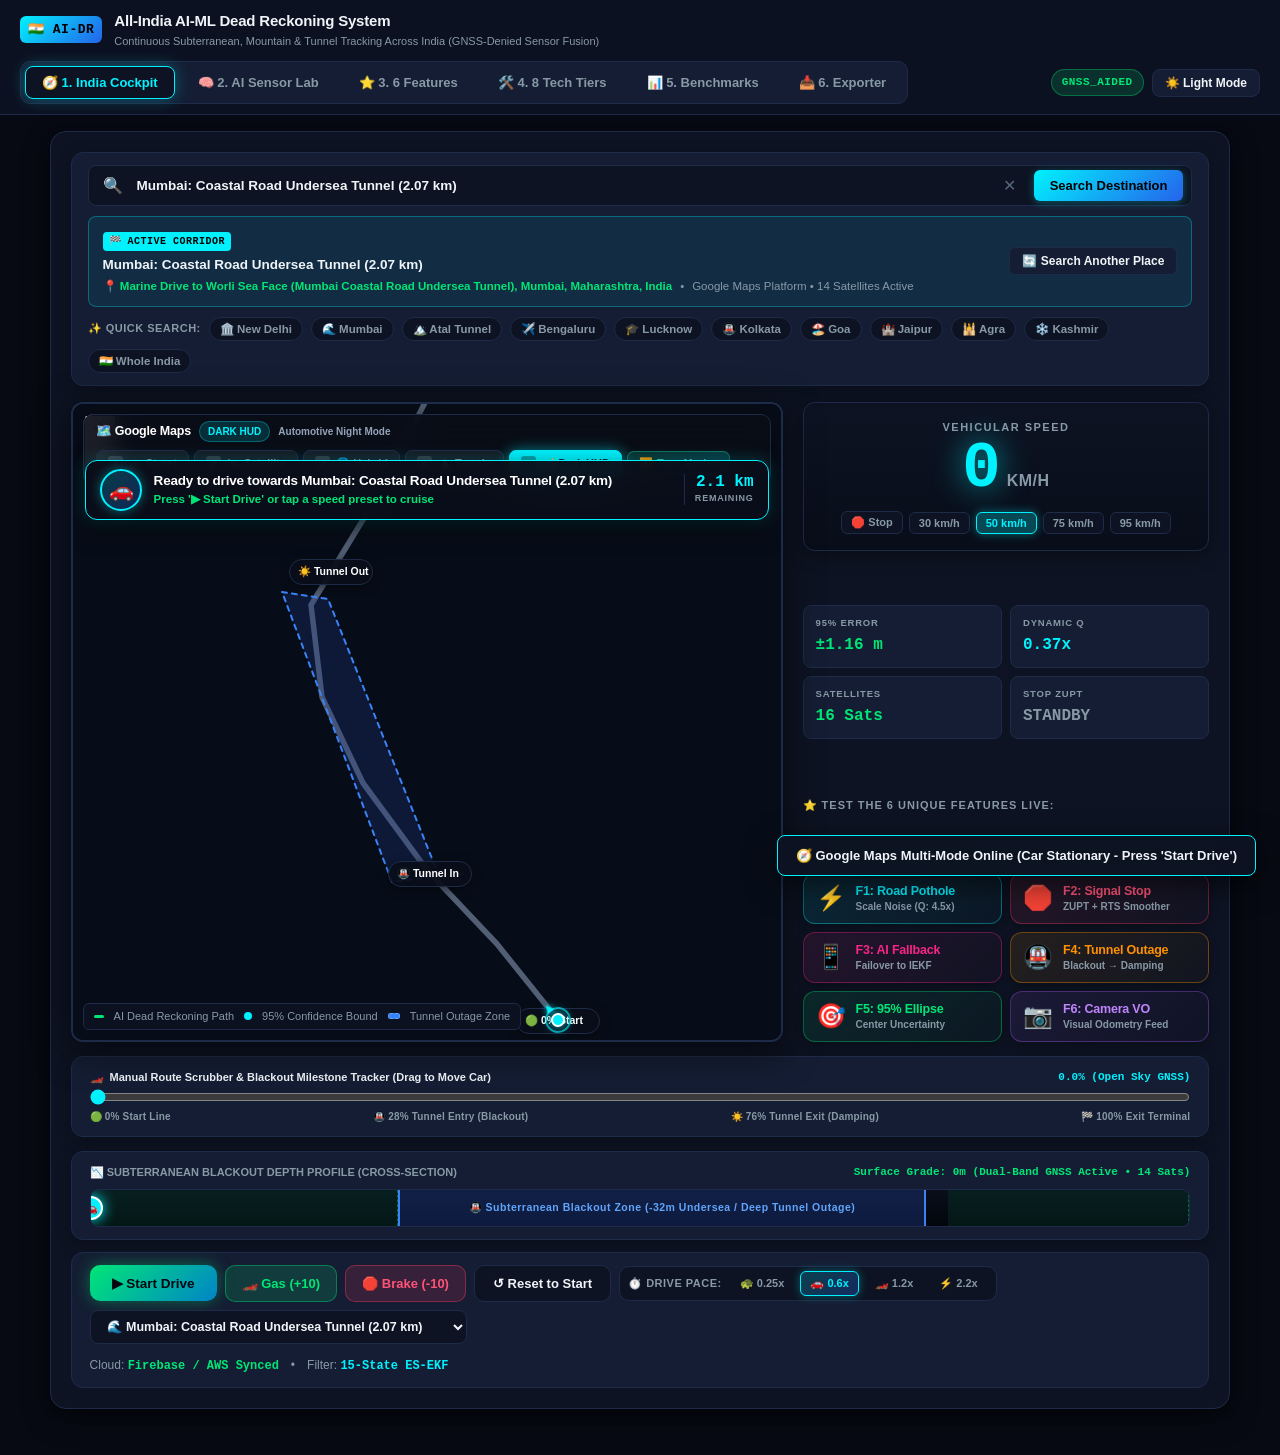
==== commit e02863ac: "feat(maps): enhance Google Maps 5-mode showcase, auto-tour, and hotkeys" ====
--- a/docs/index.html
+++ b/docs/index.html
@@ -110,23 +110,27 @@
             <div class="google-maps-toolbar">
               <div class="gmaps-brand-label">
                 <span class="gmaps-logo">🗺️ Google Maps</span>
-                <span class="gmaps-mode-tag" id="currentMapModeLabel">Night Mode</span>
+                <span class="gmaps-mode-tag" id="currentMapModeLabel">Dark HUD</span>
+                <span class="gmaps-mode-desc-tag" id="currentMapModeDesc">Automotive Night Mode</span>
               </div>
               <div class="gmaps-mode-buttons">
-                <button class="gmode-btn" data-layer="google_roadmap" title="Google Maps Daylight Street View">
-                  🚗 Street
+                <button class="gmode-btn" data-layer="google_roadmap" title="Google Maps Daylight Street View (Press 1)">
+                  <span class="gmode-key-hint">1</span> 🚗 Street
                 </button>
-                <button class="gmode-btn" data-layer="google_satellite" title="Google Earth High-Resolution Satellite">
-                  🛰️ Satellite
+                <button class="gmode-btn" data-layer="google_satellite" title="Google Earth High-Resolution Satellite (Press 2)">
+                  <span class="gmode-key-hint">2</span> 🛰️ Satellite
                 </button>
-                <button class="gmode-btn" data-layer="google_hybrid" title="Google Maps Hybrid: Satellite with Roads &amp; Labels">
-                  🌐 Hybrid
+                <button class="gmode-btn" data-layer="google_hybrid" title="Google Maps Hybrid: Satellite with Roads &amp; Labels (Press 3)">
+                  <span class="gmode-key-hint">3</span> 🌐 Hybrid
                 </button>
-                <button class="gmode-btn" data-layer="google_terrain" title="Google Maps Topographical Terrain &amp; Elevation">
-                  🏔️ Terrain
+                <button class="gmode-btn" data-layer="google_terrain" title="Google Maps Topographical Terrain &amp; Elevation (Press 4)">
+                  <span class="gmode-key-hint">4</span> 🏔️ Terrain
                 </button>
-                <button class="gmode-btn active" data-layer="google_dark" title="Google Maps Dark Automotive Night View">
-                  🌙 Dark Night
+                <button class="gmode-btn active" data-layer="google_dark" title="Google Maps Dark Automotive Night View (Press 5)">
+                  <span class="gmode-key-hint">5</span> 🌙 Dark HUD
+                </button>
+                <button id="btnAutoTourModes" class="gmode-btn btn-auto-tour" title="Auto-Tour: Automatically cycle and show all 5 Google Maps modes">
+                  <span id="tourBtnIcon">▶️</span> Tour Modes
                 </button>
               </div>
             </div>
--- a/docs/styles.css
+++ b/docs/styles.css
@@ -848,6 +848,61 @@
   box-shadow: 0 0 14px rgba(0, 242, 254, 0.5);
 }
 
+.gmaps-mode-desc-tag {
+  font-size: 10px;
+  font-weight: 600;
+  color: #94a3b8;
+  display: inline-block;
+  max-width: 220px;
+  white-space: nowrap;
+  overflow: hidden;
+  text-overflow: ellipsis;
+}
+
+@media (max-width: 1100px) {
+  .gmaps-mode-desc-tag {
+    display: none;
+  }
+}
+
+.gmode-key-hint {
+  display: inline-block;
+  width: 15px;
+  height: 15px;
+  line-height: 15px;
+  text-align: center;
+  border-radius: 3px;
+  background: rgba(255, 255, 255, 0.14);
+  font-size: 9px;
+  font-weight: 900;
+  margin-right: 2px;
+  color: #e2e8f0;
+}
+
+.gmode-btn.active .gmode-key-hint {
+  background: rgba(0, 0, 0, 0.35);
+  color: #0b111e;
+}
+
+.btn-auto-tour {
+  background: linear-gradient(135deg, rgba(16, 185, 129, 0.2), rgba(6, 182, 212, 0.25));
+  border-color: rgba(16, 185, 129, 0.5);
+  color: #34d399;
+}
+
+.btn-auto-tour:hover {
+  background: linear-gradient(135deg, rgba(16, 185, 129, 0.35), rgba(6, 182, 212, 0.4));
+  border-color: #34d399;
+  color: #fff;
+}
+
+.btn-auto-tour.touring {
+  background: linear-gradient(135deg, #10b981, #06b6d4);
+  color: #0b111e;
+  font-weight: 900;
+  box-shadow: 0 0 16px rgba(16, 185, 129, 0.6);
+}
+
 
 .camera-hud-overlay {
   position: absolute;
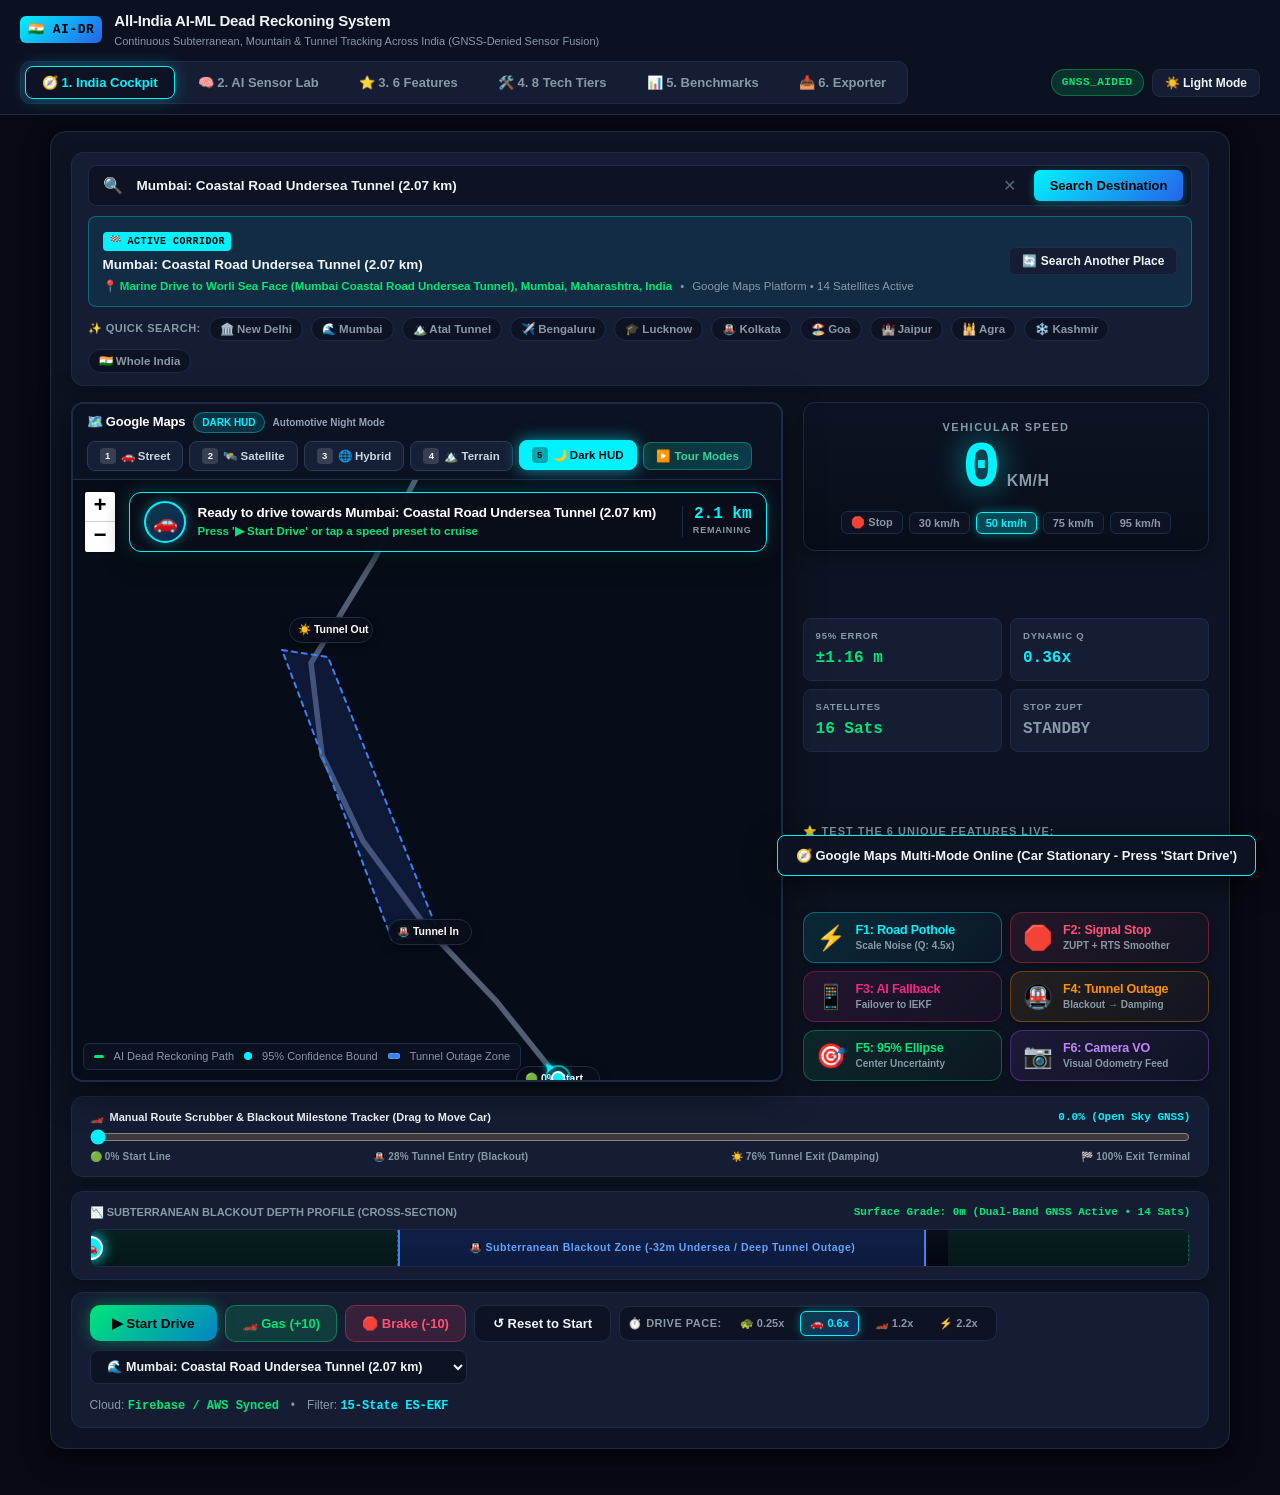
==== commit 8c5f4aab: "fix(ui): separate google maps mode toolbar into dedicated header above map to prevent HUD overlap" ====
--- a/docs/index.html
+++ b/docs/index.html
@@ -135,33 +135,36 @@
               </div>
             </div>
 
-            <!-- Interactive Live Turn-by-Turn Guidance HUD -->
-            <div id="liveTurnHud" class="live-turn-hud">
-              <div class="turn-symbol-circle" id="turnSymbol">⬆️</div>
-              <div class="turn-text-content">
-                <div class="turn-instruction-main" id="turnMainText">Proceed along road towards corridor destination</div>
-                <div class="turn-instruction-sub" id="turnSubText">Clear Sky GNSS Navigation Active • 14 Satellites</div>
-              </div>
-              <div class="turn-metrics-badge">
-                <span id="turnDistVal">4.2 km</span>
-                <span class="turn-dist-unit">REMAINING</span>
-              </div>
-            </div>
-
-            <!-- The Real Interactive Leaflet Map Container -->
-            <div id="map"></div>
-
-            <!-- Optional Camera Video HUD for Feature 6 (Visual Odometry) -->
-            <div id="cameraHudOverlay" class="camera-hud-overlay" style="display: none;">
-              <div class="cam-badge">📷 Feature 6: Visual Odometry</div>
-              <canvas id="cameraCanvas" width="160" height="90" style="border-radius: 6px; background: #000;"></canvas>
-            </div>
-
-            <!-- Map Badge Legend -->
-            <div class="map-badge-legend">
-              <span class="legend-swatch" style="background: var(--accent-green);"></span> AI Dead Reckoning Path
-              <span class="legend-swatch" style="background: var(--accent-cyan); border-radius: 50%; width: 8px; height: 8px;"></span> 95% Confidence Bound
-              <span class="legend-swatch" style="background: #3b82f6; border: 1px dashed #60a5fa; width: 12px; height: 6px;"></span> Tunnel Outage Zone
+            <!-- Dedicated Map Canvas Area with Non-Overlapping HUD -->
+            <div class="map-canvas-area">
+              <!-- Interactive Live Turn-by-Turn Guidance HUD -->
+              <div id="liveTurnHud" class="live-turn-hud">
+                <div class="turn-symbol-circle" id="turnSymbol">⬆️</div>
+                <div class="turn-text-content">
+                  <div class="turn-instruction-main" id="turnMainText">Proceed along road towards corridor destination</div>
+                  <div class="turn-instruction-sub" id="turnSubText">Clear Sky GNSS Navigation Active • 14 Satellites</div>
+                </div>
+                <div class="turn-metrics-badge">
+                  <span id="turnDistVal">4.2 km</span>
+                  <span class="turn-dist-unit">REMAINING</span>
+                </div>
+              </div>
+
+              <!-- The Real Interactive Leaflet Map Container -->
+              <div id="map"></div>
+
+              <!-- Optional Camera Video HUD for Feature 6 (Visual Odometry) -->
+              <div id="cameraHudOverlay" class="camera-hud-overlay" style="display: none;">
+                <div class="cam-badge">📷 Feature 6: Visual Odometry</div>
+                <canvas id="cameraCanvas" width="160" height="90" style="border-radius: 6px; background: #000;"></canvas>
+              </div>
+
+              <!-- Map Badge Legend -->
+              <div class="map-badge-legend">
+                <span class="legend-swatch" style="background: var(--accent-green);"></span> AI Dead Reckoning Path
+                <span class="legend-swatch" style="background: var(--accent-cyan); border-radius: 50%; width: 8px; height: 8px;"></span> 95% Confidence Bound
+                <span class="legend-swatch" style="background: #3b82f6; border: 1px dashed #60a5fa; width: 12px; height: 6px;"></span> Tunnel Outage Zone
+              </div>
             </div>
           </div>
 
--- a/docs/styles.css
+++ b/docs/styles.css
@@ -657,24 +657,36 @@
   border: 2px solid var(--border);
   border-radius: var(--radius-lg);
   position: relative;
-  height: 640px;
+  height: 680px;
   overflow: hidden;
+  display: flex;
+  flex-direction: column;
   box-shadow: 0 8px 36px rgba(0, 0, 0, 0.6);
 }
 
 @media (min-width: 1440px) {
   .map-viewport {
-    height: 700px;
+    height: 740px;
   }
+}
+
+/* Dedicated Map Canvas Area with Non-Overlapping HUD */
+.map-canvas-area {
+  position: relative;
+  flex: 1;
+  width: 100%;
+  height: 100%;
+  min-height: 520px;
+  overflow: hidden;
 }
 
 /* Live Turn-by-Turn Dynamic Guidance HUD */
 .live-turn-hud {
   position: absolute;
-  top: 56px;
-  left: 12px;
-  right: 12px;
-  z-index: 1000;
+  top: 12px;
+  left: 56px; /* Clears Leaflet's zoom (+/-) control cleanly */
+  right: 14px;
+  z-index: 500;
   background: rgba(10, 14, 26, 0.94);
   backdrop-filter: blur(14px);
   border: 1.5px solid var(--accent-cyan);
@@ -755,6 +767,9 @@
 
 
 #map {
+  position: absolute;
+  top: 0;
+  left: 0;
   width: 100%;
   height: 100%;
   background: #070d18;
@@ -766,22 +781,19 @@
   filter: invert(100%) hue-rotate(180deg) brightness(90%) contrast(90%) saturate(140%);
 }
 
-/* Google Maps Mode Switcher Toolbar */
+/* Google Maps Mode Switcher Toolbar - Dedicated Cockpit Header */
 .google-maps-toolbar {
-  position: absolute;
-  top: 10px;
-  left: 10px;
-  right: 10px;
-  z-index: 1000;
+  position: relative;
+  width: 100%;
+  flex-shrink: 0;
+  z-index: 50;
   display: flex;
   align-items: center;
   justify-content: space-between;
-  background: rgba(10, 14, 23, 0.92);
-  backdrop-filter: blur(12px);
-  padding: 6px 12px;
-  border-radius: 10px;
-  border: 1.5px solid var(--border);
-  box-shadow: 0 4px 20px rgba(0, 0, 0, 0.5);
+  background: #0b1222;
+  border-bottom: 1.5px solid var(--border);
+  padding: 8px 14px;
+  box-sizing: border-box;
   flex-wrap: wrap;
   gap: 8px;
 }
@@ -790,10 +802,11 @@
   display: flex;
   align-items: center;
   gap: 8px;
+  flex-shrink: 0;
 }
 
 .gmaps-logo {
-  font-size: 12.5px;
+  font-size: 13px;
   font-weight: 900;
   color: #fff;
   letter-spacing: -0.2px;
@@ -807,45 +820,10 @@
   font-weight: 800;
   color: var(--accent-cyan);
   background: rgba(0, 242, 254, 0.15);
-  border: 1px solid rgba(0, 242, 254, 0.3);
+  border: 1px solid rgba(0, 242, 254, 0.35);
   padding: 2px 8px;
   border-radius: 12px;
   text-transform: uppercase;
-}
-
-.gmaps-mode-buttons {
-  display: flex;
-  align-items: center;
-  gap: 5px;
-  flex-wrap: wrap;
-}
-
-.gmode-btn {
-  background: rgba(255, 255, 255, 0.05);
-  border: 1px solid var(--border);
-  color: var(--text-muted);
-  font-size: 11px;
-  font-weight: 800;
-  padding: 5px 11px;
-  border-radius: 7px;
-  cursor: pointer;
-  transition: all 0.2s ease;
-  display: flex;
-  align-items: center;
-  gap: 4px;
-}
-
-.gmode-btn:hover {
-  color: #fff;
-  background: rgba(255, 255, 255, 0.12);
-  border-color: rgba(255, 255, 255, 0.2);
-}
-
-.gmode-btn.active {
-  background: #00f2fe;
-  color: #0b111e;
-  border-color: #00f2fe;
-  box-shadow: 0 0 14px rgba(0, 242, 254, 0.5);
 }
 
 .gmaps-mode-desc-tag {
@@ -865,55 +843,92 @@
   }
 }
 
+.gmaps-mode-buttons {
+  display: flex;
+  align-items: center;
+  gap: 6px;
+  flex-wrap: wrap;
+}
+
+.gmode-btn {
+  background: #151f35;
+  border: 1.5px solid #2a3b5a;
+  color: #cbd5e1;
+  font-size: 11.5px;
+  font-weight: 800;
+  padding: 6px 12px;
+  border-radius: 8px;
+  cursor: pointer;
+  transition: all 0.2s ease;
+  display: inline-flex;
+  align-items: center;
+  gap: 5px;
+  white-space: nowrap;
+}
+
+.gmode-btn:hover {
+  color: #ffffff;
+  background: #1f2e4d;
+  border-color: #3b82f6;
+  transform: translateY(-1px);
+}
+
+.gmode-btn.active {
+  background: #00f2fe;
+  color: #040914;
+  border-color: #00f2fe;
+  font-weight: 900;
+  box-shadow: 0 0 16px rgba(0, 242, 254, 0.6);
+  transform: translateY(-1px);
+}
+
 .gmode-key-hint {
   display: inline-block;
-  width: 15px;
-  height: 15px;
-  line-height: 15px;
+  width: 16px;
+  height: 16px;
+  line-height: 16px;
   text-align: center;
-  border-radius: 3px;
-  background: rgba(255, 255, 255, 0.14);
-  font-size: 9px;
+  border-radius: 4px;
+  background: rgba(255, 255, 255, 0.15);
+  font-size: 9.5px;
   font-weight: 900;
-  margin-right: 2px;
-  color: #e2e8f0;
+  color: #f1f5f9;
 }
 
 .gmode-btn.active .gmode-key-hint {
-  background: rgba(0, 0, 0, 0.35);
-  color: #0b111e;
+  background: rgba(0, 0, 0, 0.3);
+  color: #040914;
 }
 
 .btn-auto-tour {
-  background: linear-gradient(135deg, rgba(16, 185, 129, 0.2), rgba(6, 182, 212, 0.25));
+  background: linear-gradient(135deg, rgba(16, 185, 129, 0.22), rgba(6, 182, 212, 0.25));
   border-color: rgba(16, 185, 129, 0.5);
   color: #34d399;
 }
 
 .btn-auto-tour:hover {
-  background: linear-gradient(135deg, rgba(16, 185, 129, 0.35), rgba(6, 182, 212, 0.4));
+  background: linear-gradient(135deg, rgba(16, 185, 129, 0.4), rgba(6, 182, 212, 0.45));
   border-color: #34d399;
   color: #fff;
 }
 
 .btn-auto-tour.touring {
   background: linear-gradient(135deg, #10b981, #06b6d4);
-  color: #0b111e;
+  color: #040914;
   font-weight: 900;
-  box-shadow: 0 0 16px rgba(16, 185, 129, 0.6);
-}
-
+  box-shadow: 0 0 18px rgba(16, 185, 129, 0.65);
+}
 
 .camera-hud-overlay {
   position: absolute;
-  top: 10px;
-  left: 10px;
-  z-index: 1000;
-  background: rgba(13, 19, 34, 0.92);
+  bottom: 45px;
+  left: 14px;
+  z-index: 500;
+  background: rgba(13, 19, 34, 0.94);
   backdrop-filter: blur(8px);
-  border: 1px solid var(--border);
-  border-radius: 8px;
-  padding: 6px;
+  border: 1.5px solid var(--border);
+  border-radius: 10px;
+  padding: 8px;
   display: flex;
   flex-direction: column;
   gap: 4px;
